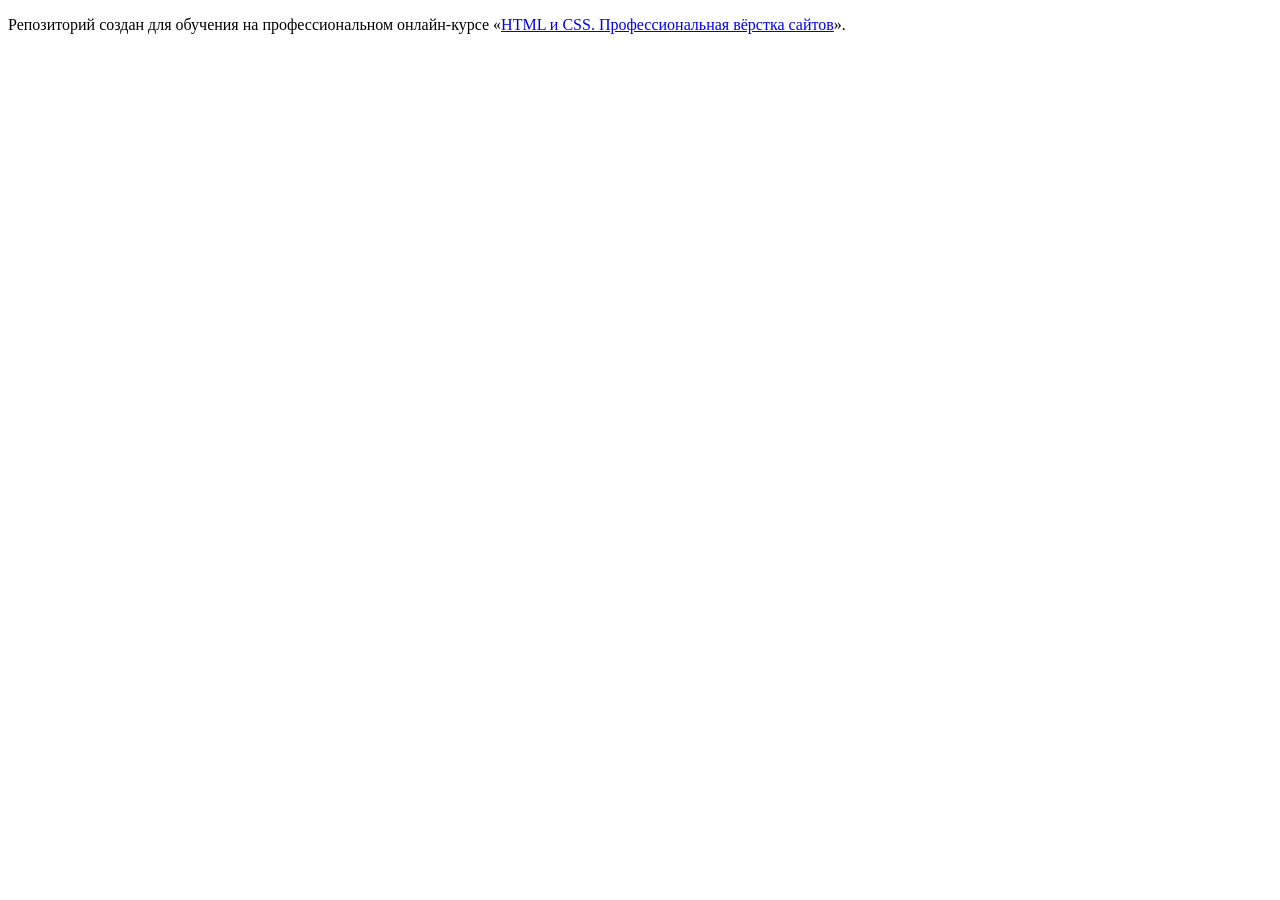
==== index.html @ a52b7242 ":hatching_chick:" ====
<!DOCTYPE html>
<html lang="ru">
  <head>
    <meta charset="utf-8">
    <title>HTML Academy: Седона</title>
  </head>
  <body>

    <p>Репозиторий создан для обучения на профессиональном онлайн‑курсе «<a href="https://htmlacademy.ru/intensive/htmlcss">HTML и CSS. Профессиональная вёрстка сайтов</a>».</p>

  </body>
</html>
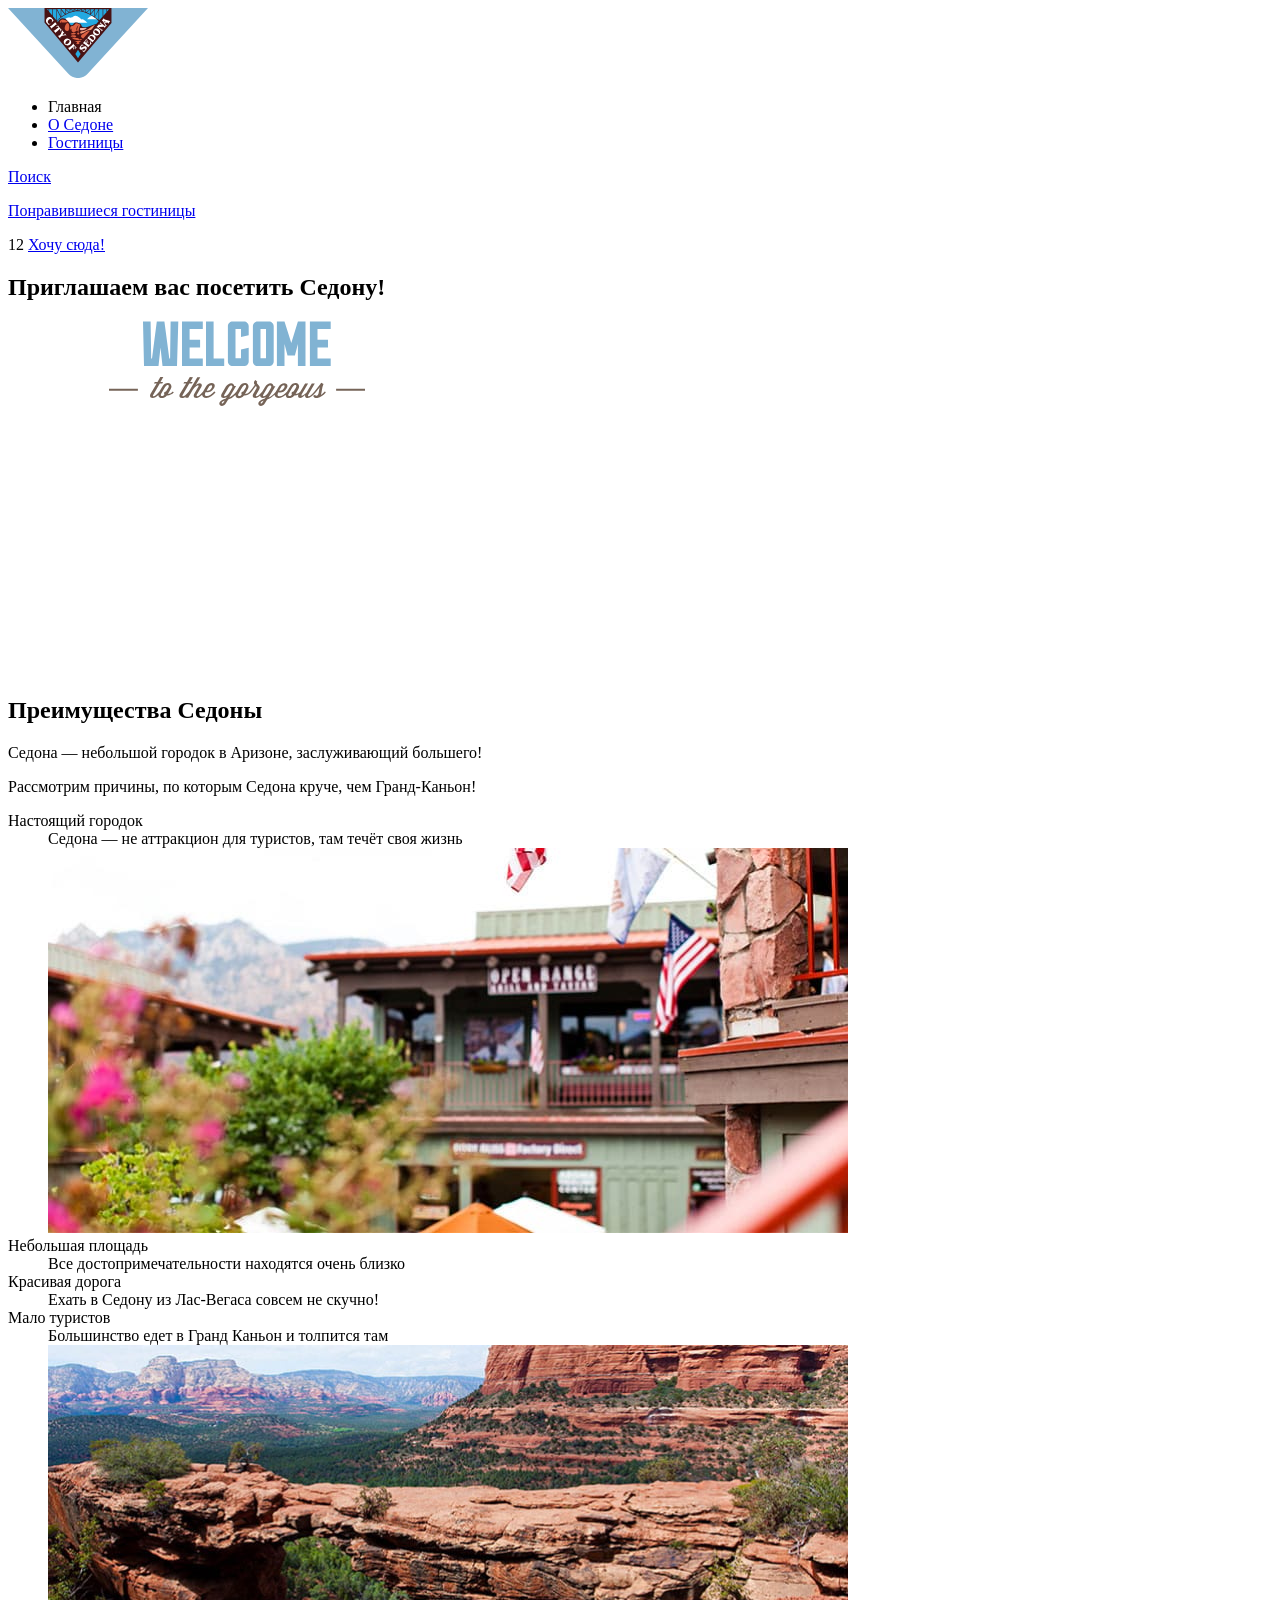
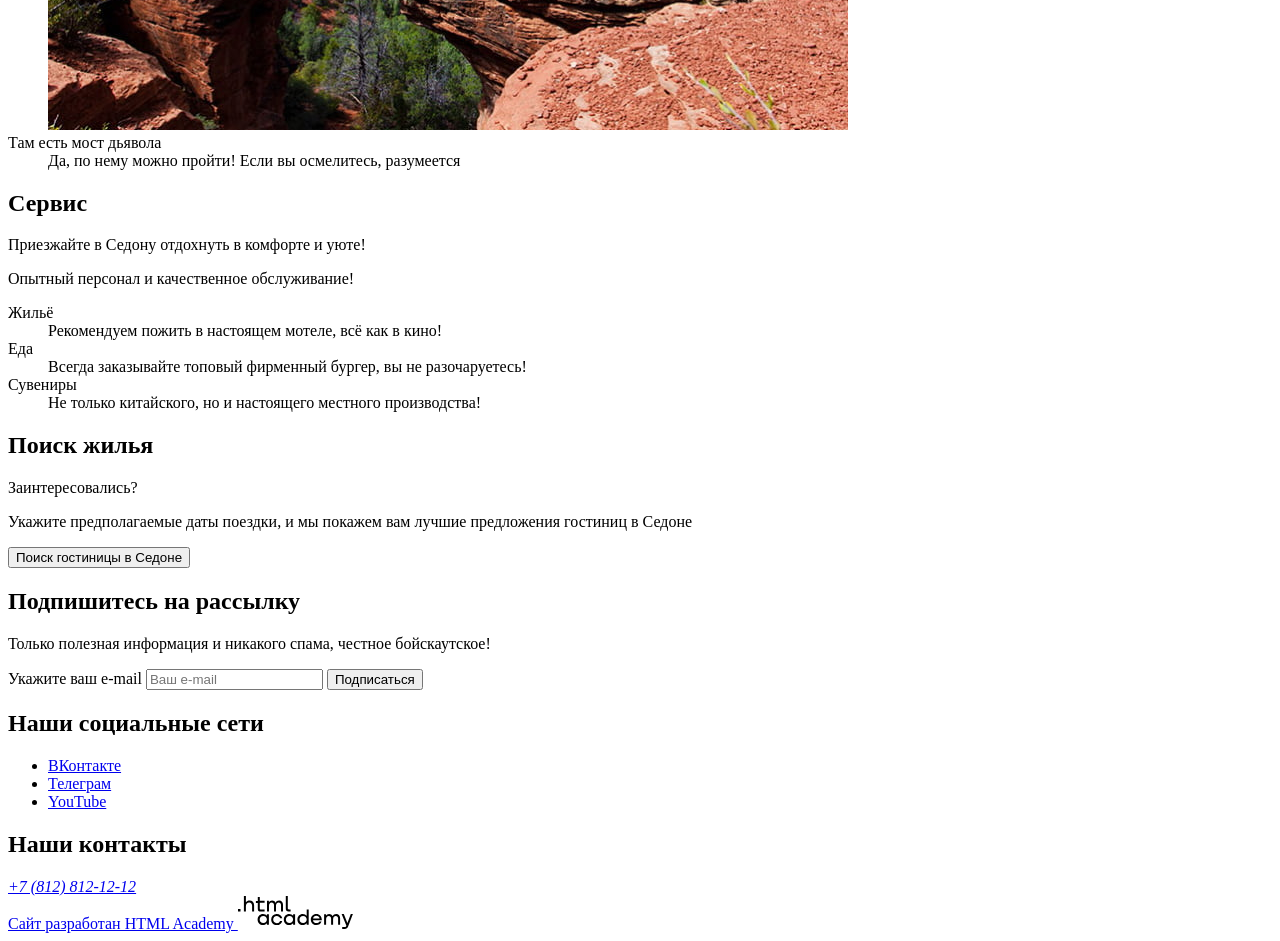
==== commit fbaac744: "Добавляет разметку всех страниц и графику" ====
--- a/index.html
+++ b/index.html
@@ -2,11 +2,215 @@
 <html lang="ru">
   <head>
     <meta charset="utf-8">
-    <title>HTML Academy: Седона</title>
+    <title>
+      HTML Academy: Седона
+    </title>
   </head>
   <body>
-
-    <p>Репозиторий создан для обучения на профессиональном онлайн‑курсе «<a href="https://htmlacademy.ru/intensive/htmlcss">HTML и CSS. Профессиональная вёрстка сайтов</a>».</p>
-
+    <header class="page-header">
+      <a class="header-logo" href="index.html" aria-current="page">
+        <img class="header-logo-image" src="images/content/sedona-logo.svg" width="140" height="70" alt="Логотип города Седона">
+      </a>
+      <nav class="navigation">
+        <ul class="navigation-list">
+          <li class="navigation-item">
+            <a class="navigation-link navigation-link-current">
+              Главная
+            </a>
+          </li>
+          <li class="navigation-item">
+            <a href="#" class="navigation-link">
+              О Седоне
+            </a>
+          </li>
+          <li class="navigation-item">
+            <a href="catalog.html" class="navigation-link">
+              Гостиницы
+            </a>
+          </li>
+        </ul>
+        <a href="#" class="navigation-link">
+          <p class="visually-hidden">
+            Поиск
+          </p>
+        </a>
+        <a href="#" class="navigation-link">
+          <p class="visually-hidden">
+            Понравившиеся гостиницы
+          </p>
+        </a>
+        <span class="hotel-number">
+          12
+        </span>
+        <a href="#" class="button">
+          Хочу сюда!
+        </a>
+      </nav>
+    </header>
+    <main class="main-index">
+      <section class="hero">
+        <h1 class="visually-hidden">
+          Приглашаем вас посетить Седону!
+        </h1>
+        <img class="hero-image" src="images/content/welcome.svg" lang="en" width="458" height="352" alt="Welcome to the gorgeous Sedona. Because the Great Canyon sucks!">
+      </section>
+      <section class="advantages">
+        <h2 class="visually-hidden">
+          Преимущества Седоны
+        </h2>
+        <p class="advantages-title">
+          Седона — небольшой городок в Аризоне, заслуживающий большего!
+        </p>
+        <p class="advantages-subtitle">
+          Рассмотрим причины, по которым Седона круче, чем Гранд-Каньон!
+        </p>
+        <dl class="advantages-list">
+          <dt class="advantages-item">
+            Настоящий городок
+          </dt>
+          <dd class="advantages-description">
+            Седона — не аттракцион для туристов, там течёт своя жизнь
+          </dd>
+          <dd>
+            <img class="advantages-image" width="800" height="385" src="images/content/sedona-street.jpg" alt="Улица Седоны">
+          </dd>
+          <dt class="advantages-item">
+            Небольшая площадь
+          </dt>
+          <dd class="advantages-description">
+            Все достопримечательности находятся очень близко
+          </dd>
+          <dt class="advantages-item">
+            Красивая дорога
+          </dt>
+          <dd class="advantages-description">
+            Ехать в Седону из Лас-Вегаса совсем не скучно!
+          </dd>
+          <dt class="advantages-item">
+            Мало туристов
+          </dt>
+          <dd class="advantages-description">
+            Большинство едет в Гранд Каньон и толпится там
+          </dd>
+          <dd>
+            <img class="advantages-image" src="images/content/devils-bridge.jpg" width="800" height="385" alt="Мост дьявола">
+          </dd>
+          <dt class="advantages-item">
+            Там есть мост дьявола
+          </dt>
+          <dd class="advantages-description">
+            Да, по нему можно пройти! Если вы осмелитесь, разумеется
+          </dd>
+        </dl>
+      </section>
+      <section class="services">
+        <h2 class="visually-hidden">
+          Сервис
+        </h2>
+        <p class="services-title">
+          Приезжайте в Седону отдохнуть в комфорте и уюте!
+        </p>
+        <p class="services-subtitle">
+          Опытный персонал и качественное обслуживание!
+        </p>
+        <dl class="services-list">
+          <dt class="services-item">
+            Жильё
+          </dt>
+          <dd class="services-description">
+            Рекомендуем пожить в настоящем мотеле, всё как в кино!
+          </dd>
+          <dt class="services-item">
+            Еда
+          </dt>
+          <dd class="services-description">
+            Всегда заказывайте топовый фирменный бургер, вы не разочаруетесь!
+          </dd>
+          <dt class="services-item">
+            Сувениры
+          </dt>
+          <dd class="services-description">
+            Не только китайского, но и настоящего местного производства!
+          </dd>
+        </dl>
+      </section>
+      <section class="apartment-search">
+        <h2 class="visually-hidden">
+          Поиск жилья
+        </h2>
+        <p class="apartment-search-title">
+          Заинтересовались?
+        </p>
+        <p class="apartment-search-subtitle">
+          Укажите предполагаемые даты поездки, и мы покажем вам лучшие предложения гостиниц в Седоне
+        </p>
+        <button type="button" class="button" data-bs-toggle="modal" data-bs-target="#myModal">
+          Поиск гостиницы в Седоне
+        </button>
+      </section>
+      <section class="subscription">
+        <h2 class="subscription-title">
+          Подпишитесь на рассылку
+        </h2>
+        <p class="subscription-subtitle">
+          Только полезная информация и никакого спама, честное бойскаутское!
+        </p>
+        <form class="subscription-form" action="https://echo.htmlacademy.ru/" method="post">
+          <label class="visually-hidden" for="user-email">
+            Укажите ваш e-mail
+          </label>
+          <input class="email-field" type="email" name="user-email" id="user-email" placeholder="Ваш e-mail" required>
+          <button class="button" type="submit">
+            Подписаться
+          </button>
+        </form>
+      </section>
+    </main>
+    <footer class="page-footer">
+    <section class="socials">
+      <h2 class="visually-hidden">
+        Наши социальные сети
+      </h2>
+      <ul class="socials-list">
+        <li class="socials-item">
+          <a href="https://vk.com/htmlacademy">
+            <span class="visually-hidden">
+              ВКонтакте
+            </span>
+          </a>
+        </li>
+        <li class="socials-item">
+          <a href="https://t.me/htmlacademy">
+            <span class="visually-hidden">
+              Телеграм
+            </span>
+          </a>
+        </li>
+        <li class="socials-item">
+          <a href="https://www.youtube.com/user/htmlacademyru">
+            <span class="visually-hidden" lang="en">
+              YouTube
+            </span>
+          </a>
+        </li>
+      </ul>
+    </section>
+    <section class="contacts">
+      <h2 class="visually-hidden">
+        Наши контакты
+      </h2>
+      <address class="contacts-address">
+        <a class="contacts-phone" href="tel:+78128121212">
+          +7 (812) 812-12-12
+        </a>
+      </address>
+    </section>
+    <a class="developer-link" href="https://htmlacademy.ru/intensive/htmlcss">
+      <span class="visually-hidden">
+        Сайт разработан HTML Academy
+      </span>
+      <img class="html-academy-logo" src="images/content/html-academy-logo.svg" width="115" height="33" alt="Логотип разработчика">
+    </a>
+    </footer>
   </body>
 </html>
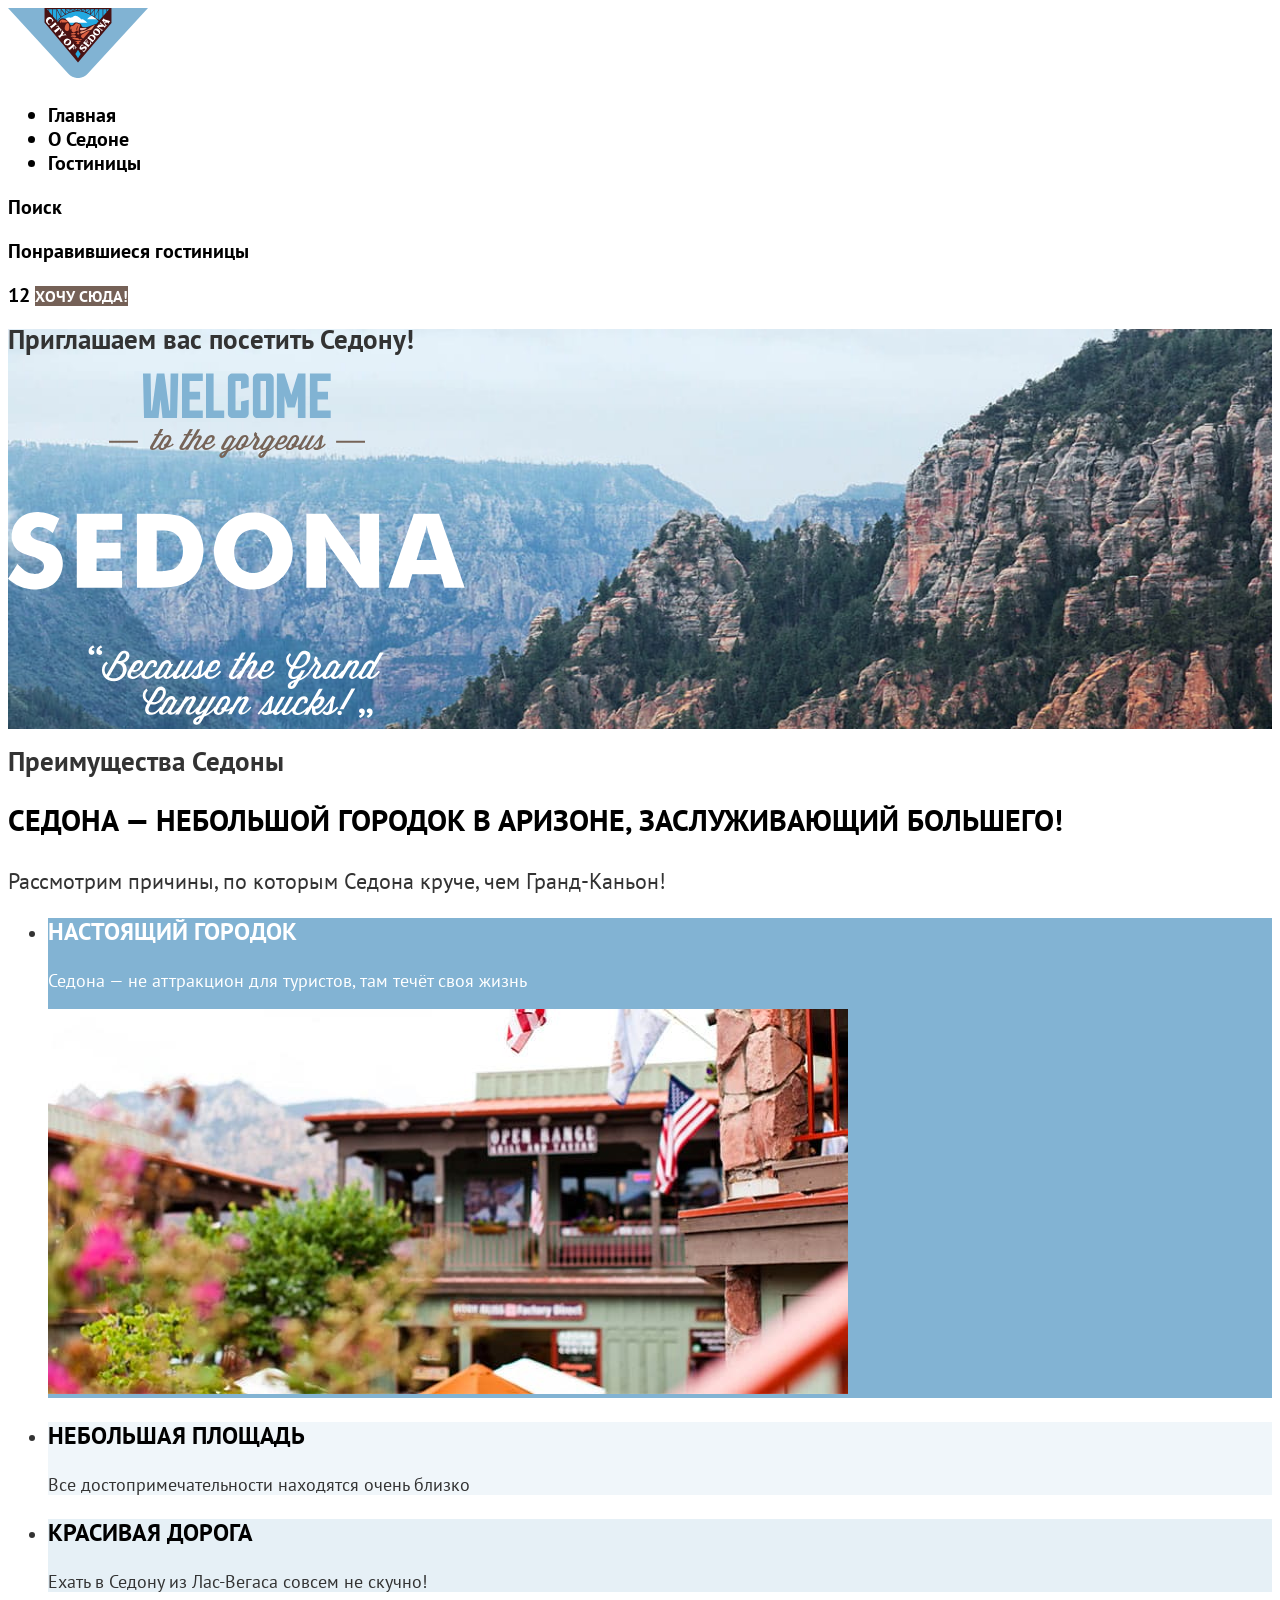
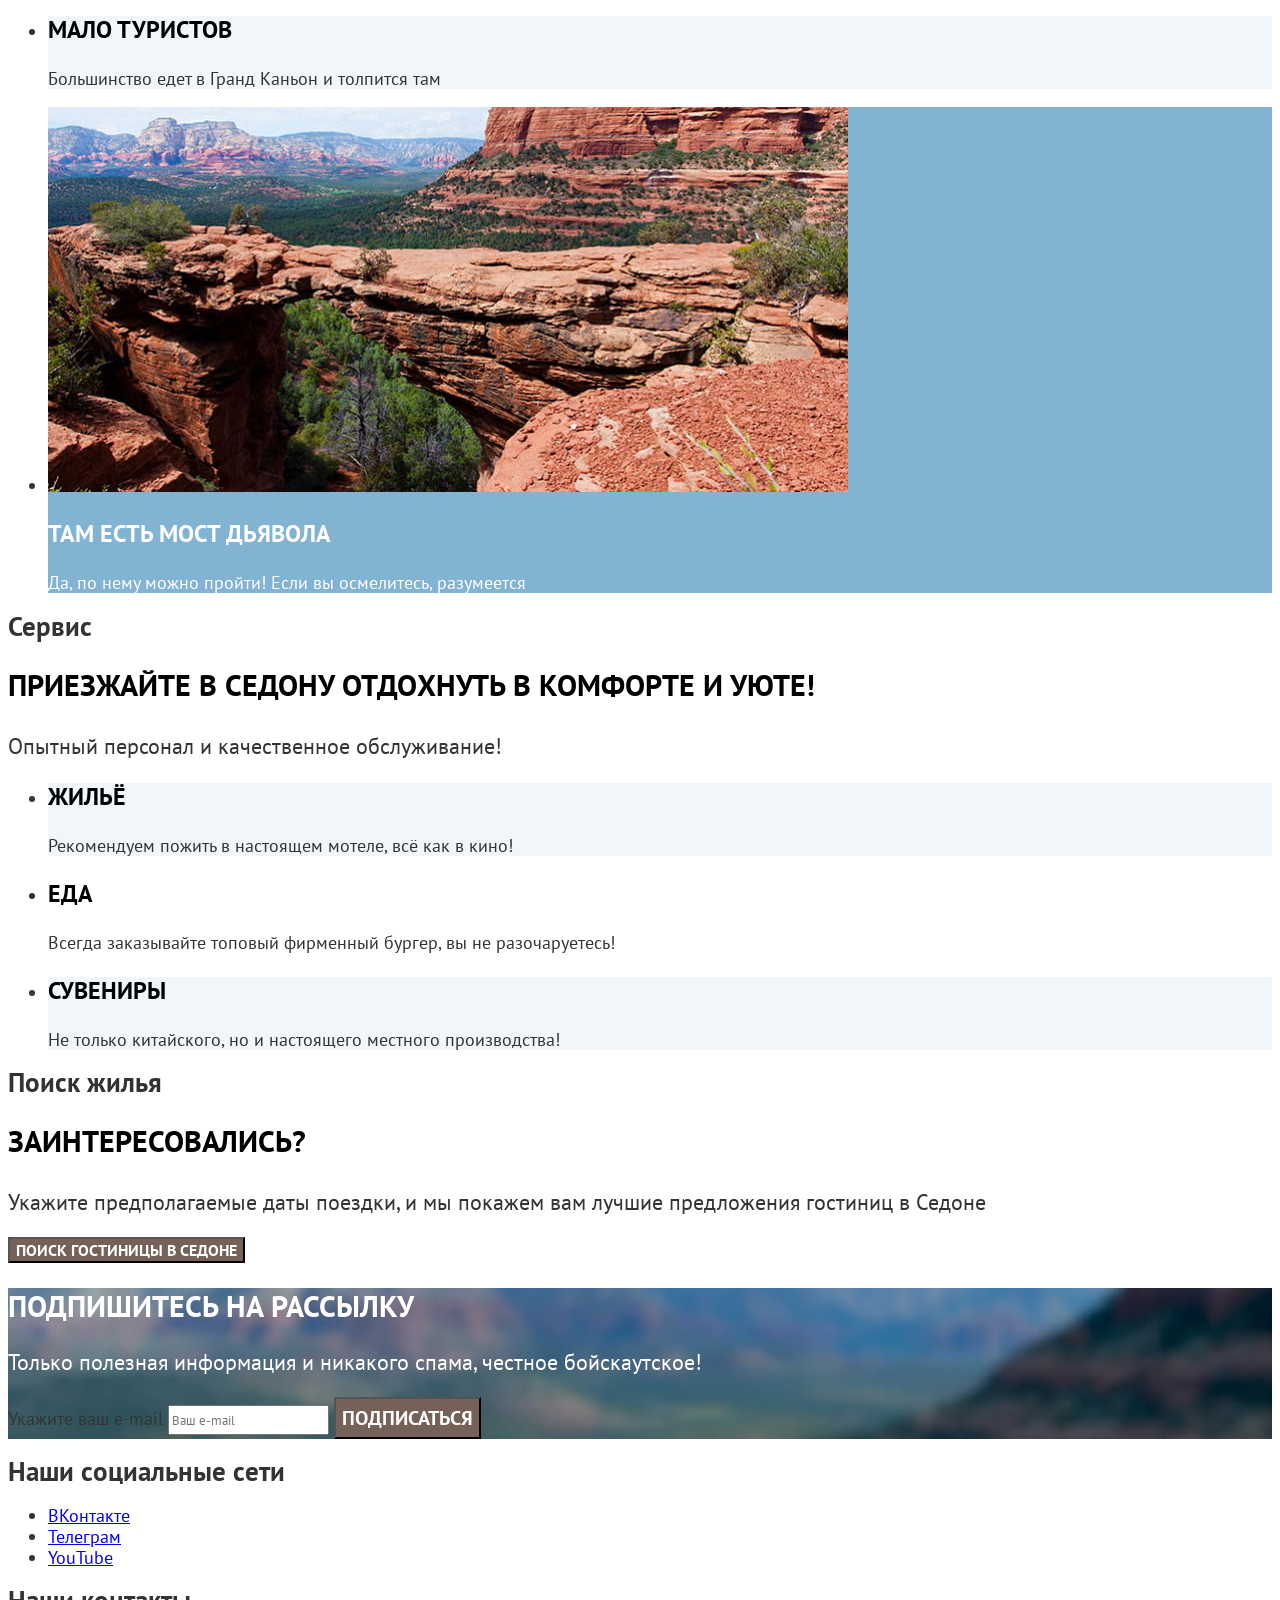
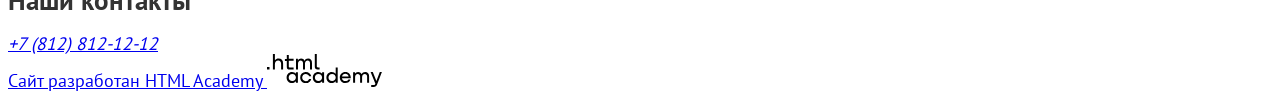
==== commit eb78f14d: "Исправляет разметку, добавляет базовую стилизацию" ====
--- a/index.html
+++ b/index.html
@@ -5,6 +5,7 @@
     <title>
       HTML Academy: Седона
     </title>
+    <link rel="stylesheet" href="styles/styles.css">
   </head>
   <body>
     <header class="page-header">
@@ -14,7 +15,7 @@
       <nav class="navigation">
         <ul class="navigation-list">
           <li class="navigation-item">
-            <a class="navigation-link navigation-link-current">
+            <a class="navigation-link navigation-link-current" href="index.html">
               Главная
             </a>
           </li>
@@ -64,44 +65,50 @@
         <p class="advantages-subtitle">
           Рассмотрим причины, по которым Седона круче, чем Гранд-Каньон!
         </p>
-        <dl class="advantages-list">
-          <dt class="advantages-item">
-            Настоящий городок
-          </dt>
-          <dd class="advantages-description">
-            Седона — не аттракцион для туристов, там течёт своя жизнь
-          </dd>
-          <dd>
+        <ul class="advantages-list">
+          <li class="advantages-item">
+            <h3 class="advantages-item-title color-second">
+              Настоящий городок
+            </h3>
+            <p class="advantages-description color-second">
+              Седона — не аттракцион для туристов, там течёт своя жизнь
+            </p>
             <img class="advantages-image" width="800" height="385" src="images/content/sedona-street.jpg" alt="Улица Седоны">
-          </dd>
-          <dt class="advantages-item">
-            Небольшая площадь
-          </dt>
-          <dd class="advantages-description">
-            Все достопримечательности находятся очень близко
-          </dd>
-          <dt class="advantages-item">
-            Красивая дорога
-          </dt>
-          <dd class="advantages-description">
-            Ехать в Седону из Лас-Вегаса совсем не скучно!
-          </dd>
-          <dt class="advantages-item">
-            Мало туристов
-          </dt>
-          <dd class="advantages-description">
-            Большинство едет в Гранд Каньон и толпится там
-          </dd>
-          <dd>
+          </li>
+          <li class="advantages-item">
+            <h3 class="advantages-item-title">
+              Небольшая площадь
+            </h3>
+            <p class="advantages-description">
+              Все достопримечательности находятся очень близко
+            </p>
+          </li>
+          <li class="advantages-item">
+            <h3 class="advantages-item-title">
+              Красивая дорога
+            </h3>
+            <p class="advantages-description">
+              Ехать в Седону из Лас-Вегаса совсем не скучно!
+            </p>
+          </li>
+          <li class="advantages-item">
+            <h3 class="advantages-item-title">
+              Мало туристов
+            </h3>
+            <p class="advantages-description">
+              Большинство едет в Гранд Каньон и толпится там
+            </p>
+          </li>
+          <li class="advantages-item">
             <img class="advantages-image" src="images/content/devils-bridge.jpg" width="800" height="385" alt="Мост дьявола">
-          </dd>
-          <dt class="advantages-item">
-            Там есть мост дьявола
-          </dt>
-          <dd class="advantages-description">
-            Да, по нему можно пройти! Если вы осмелитесь, разумеется
-          </dd>
-        </dl>
+            <h3 class="advantages-item-title color-second">
+              Там есть мост дьявола
+            </h3>
+            <p class="advantages-description color-second">
+              Да, по нему можно пройти! Если вы осмелитесь, разумеется
+            </p>
+          </li>
+        </ul>
       </section>
       <section class="services">
         <h2 class="visually-hidden">
@@ -113,26 +120,32 @@
         <p class="services-subtitle">
           Опытный персонал и качественное обслуживание!
         </p>
-        <dl class="services-list">
-          <dt class="services-item">
-            Жильё
-          </dt>
-          <dd class="services-description">
-            Рекомендуем пожить в настоящем мотеле, всё как в кино!
-          </dd>
-          <dt class="services-item">
-            Еда
-          </dt>
-          <dd class="services-description">
-            Всегда заказывайте топовый фирменный бургер, вы не разочаруетесь!
-          </dd>
-          <dt class="services-item">
-            Сувениры
-          </dt>
-          <dd class="services-description">
-            Не только китайского, но и настоящего местного производства!
-          </dd>
-        </dl>
+        <ul class="services-list">
+          <li class="services-item">
+            <h3 class="services-item-title">
+              Жильё
+            </h3>
+            <p class="services-description">
+              Рекомендуем пожить в настоящем мотеле, всё как в кино!
+            </p>
+          </li>
+          <li class="services-item">
+            <h3 class="services-item-title">
+              Еда
+            </h3>
+            <p class="services-description">
+              Всегда заказывайте топовый фирменный бургер, вы не разочаруетесь!
+            </p>
+          </li>
+          <li class="services-item">
+            <h3 class="services-item-title">
+              Сувениры
+            </h3>
+            <p class="services-description">
+              Не только китайского, но и настоящего местного производства!
+            </p>
+          </li>
+        </ul>
       </section>
       <section class="apartment-search">
         <h2 class="visually-hidden">
@@ -144,15 +157,15 @@
         <p class="apartment-search-subtitle">
           Укажите предполагаемые даты поездки, и мы покажем вам лучшие предложения гостиниц в Седоне
         </p>
-        <button type="button" class="button" data-bs-toggle="modal" data-bs-target="#myModal">
+        <button type="button search-button" class="button">
           Поиск гостиницы в Седоне
         </button>
       </section>
       <section class="subscription">
-        <h2 class="subscription-title">
+        <h2 class="subscription-title color-second">
           Подпишитесь на рассылку
         </h2>
-        <p class="subscription-subtitle">
+        <p class="subscription-subtitle color-second">
           Только полезная информация и никакого спама, честное бойскаутское!
         </p>
         <form class="subscription-form" action="https://echo.htmlacademy.ru/" method="post">
@@ -160,14 +173,13 @@
             Укажите ваш e-mail
           </label>
           <input class="email-field" type="email" name="user-email" id="user-email" placeholder="Ваш e-mail" required>
-          <button class="button" type="submit">
+          <button class="button subscription-button" type="submit">
             Подписаться
           </button>
         </form>
       </section>
     </main>
     <footer class="page-footer">
-    <section class="socials">
       <h2 class="visually-hidden">
         Наши социальные сети
       </h2>
@@ -194,8 +206,6 @@
           </a>
         </li>
       </ul>
-    </section>
-    <section class="contacts">
       <h2 class="visually-hidden">
         Наши контакты
       </h2>
@@ -204,13 +214,12 @@
           +7 (812) 812-12-12
         </a>
       </address>
-    </section>
-    <a class="developer-link" href="https://htmlacademy.ru/intensive/htmlcss">
-      <span class="visually-hidden">
-        Сайт разработан HTML Academy
-      </span>
-      <img class="html-academy-logo" src="images/content/html-academy-logo.svg" width="115" height="33" alt="Логотип разработчика">
-    </a>
+      <a class="developer-link" href="https://htmlacademy.ru/intensive/htmlcss">
+        <span class="visually-hidden">
+          Сайт разработан HTML Academy
+        </span>
+        <img class="html-academy-logo" src="images/content/html-academy-logo.svg" width="115" height="33" alt="Логотип разработчика">
+      </a>
     </footer>
   </body>
 </html>
--- a/styles/styles.css
+++ b/styles/styles.css
@@ -0,0 +1,162 @@
+@font-face {
+  font-family: "PT Sans";
+  font-style: normal;
+  font-weight: 400;
+  src: url(../fonts/ptsans-400.woff2) format("woff2");
+  font-display: swap;
+}
+
+@font-face {
+  font-family: "PT Sans";
+  font-style: normal;
+  font-weight: 700;
+  src: url(../fonts/ptsans-700.woff2) format("woff2");
+  font-display: swap;
+}
+
+body {
+  font-family: "PT Sans", "Arial", sans-serif;
+  font-size: 18px;
+  line-height: 21px;
+  font-weight: 400;
+  color: #333333;
+  background-color: #ffffff;
+}
+
+.page-header {
+  font-size: 20px;
+  line-height: 24px;
+  font-weight: 700;
+  color: #000000;
+}
+
+.navigation-link {
+  color: inherit;
+  text-decoration: none;
+}
+
+.button {
+  font-family: inherit;
+  font-size: 16px;
+  line-height: 20px;
+  font-weight: 700;
+  color: #ffffff;
+  background-color: #756157;
+  text-decoration: none;
+  text-transform: uppercase;
+}
+
+.favourite {
+  background-color: #7db54f;
+}
+
+.add-to-favourite {
+  background-color: #81B3D3;
+}
+
+.hero {
+  background-color: #8db7cf;
+  background-image: url("../images/background/hero-background.jpg"), url("../images/background/divider.svg");
+  background-position: center top, center bottom;
+  background-size: cover, 100% auto;
+  background-repeat: no-repeat, no-repeat;
+}
+
+.advantages-item {
+  background-color: #f0f6fa;
+}
+
+.advantages-item:first-child,
+.advantages-item:last-child {
+  background-color: #82b3d3;
+}
+
+.advantages-item:nth-child(3) {
+  background-color: #e6f0f6;
+}
+
+.services-item:first-child,
+.services-item:last-child {
+  background-color: #f0f6fa;
+}
+
+.subscription {
+  background-color: #81B3D3;
+  background-image: url(../images/background/subscribe-background.jpg);
+  background-position: center center;
+  background-size: cover;
+  background-repeat: no-repeat;
+}
+
+.search-wrapper {
+  background-color: #81B3D3;
+  background-image: url(../images/background/catalog-background.jpg);
+  background-position: center center;
+  background-size: cover;
+  background-repeat: no-repeat;
+}
+
+.advantages-title,
+.services-title,
+.apartment-search-title,
+.subscription-title,
+.search-results-title {
+  font-size: 30px;
+  line-height: 36px;
+  font-weight: 700;
+  color: #000000;
+  text-transform: uppercase;
+}
+
+.advantages-subtitle,
+.services-subtitle,
+.apartment-search-subtitle,
+.subscription-subtitle {
+  font-size: 22px;
+  line-height: 26px;
+}
+
+.advantages-item-title,
+.services-item-title {
+  font-size: 24px;
+  line-height: 28px;
+  font-weight: 700;
+  color: #000000;
+  text-transform: uppercase;
+}
+
+.search-button,
+.subscription-button {
+  font-size: 20px;
+  line-height: 36px;
+}
+
+.email-field,
+.price {
+  font-family: inherit;
+  line-height: 24px;
+}
+
+.sort-order {
+  font-family: inherit;
+}
+
+.color-second {
+  color: #ffffff;
+}
+
+.pagination-link {
+  color: #ffffff;
+  background-color: #82b3d3;
+  text-decoration: none;
+}
+
+.housing-card-link {
+  color: #000000;
+  text-decoration: none;
+}
+
+.pagination-current {
+  color: #000000;
+  background-color: #f2f2f2;
+}
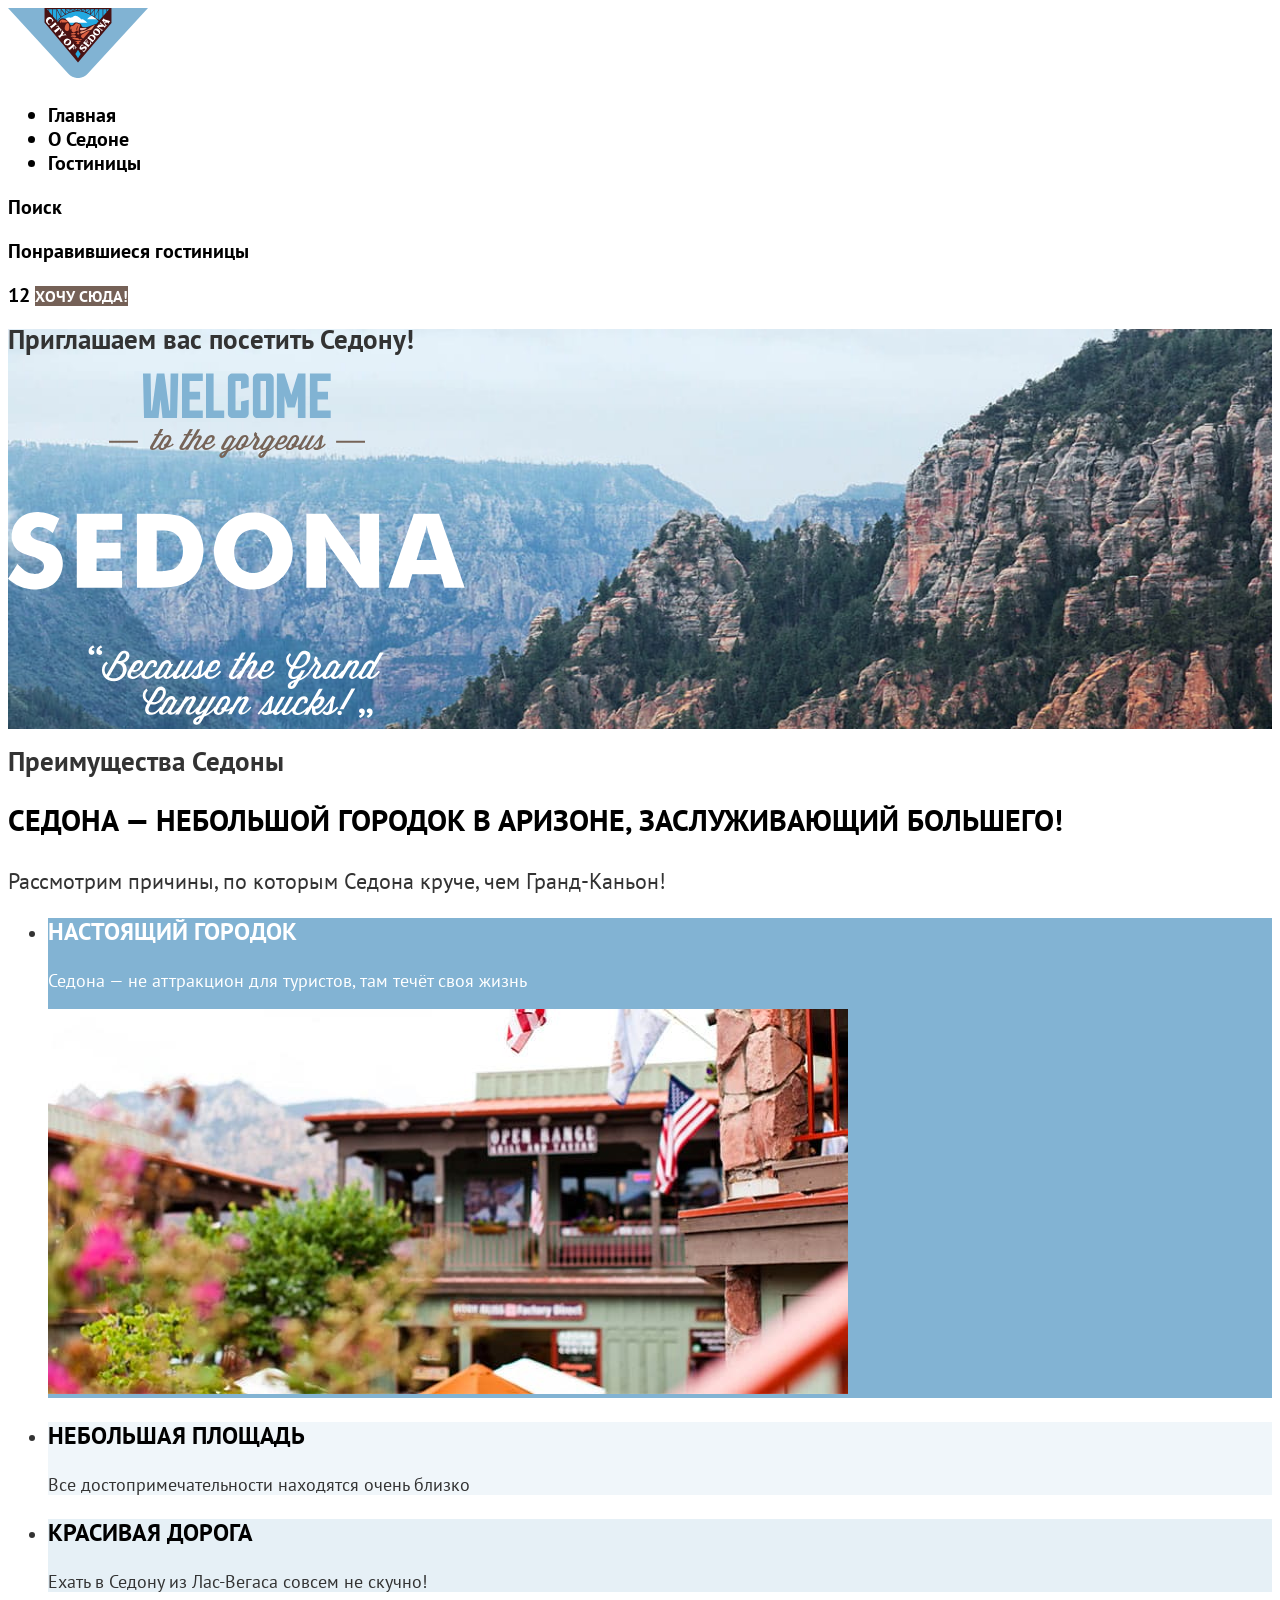
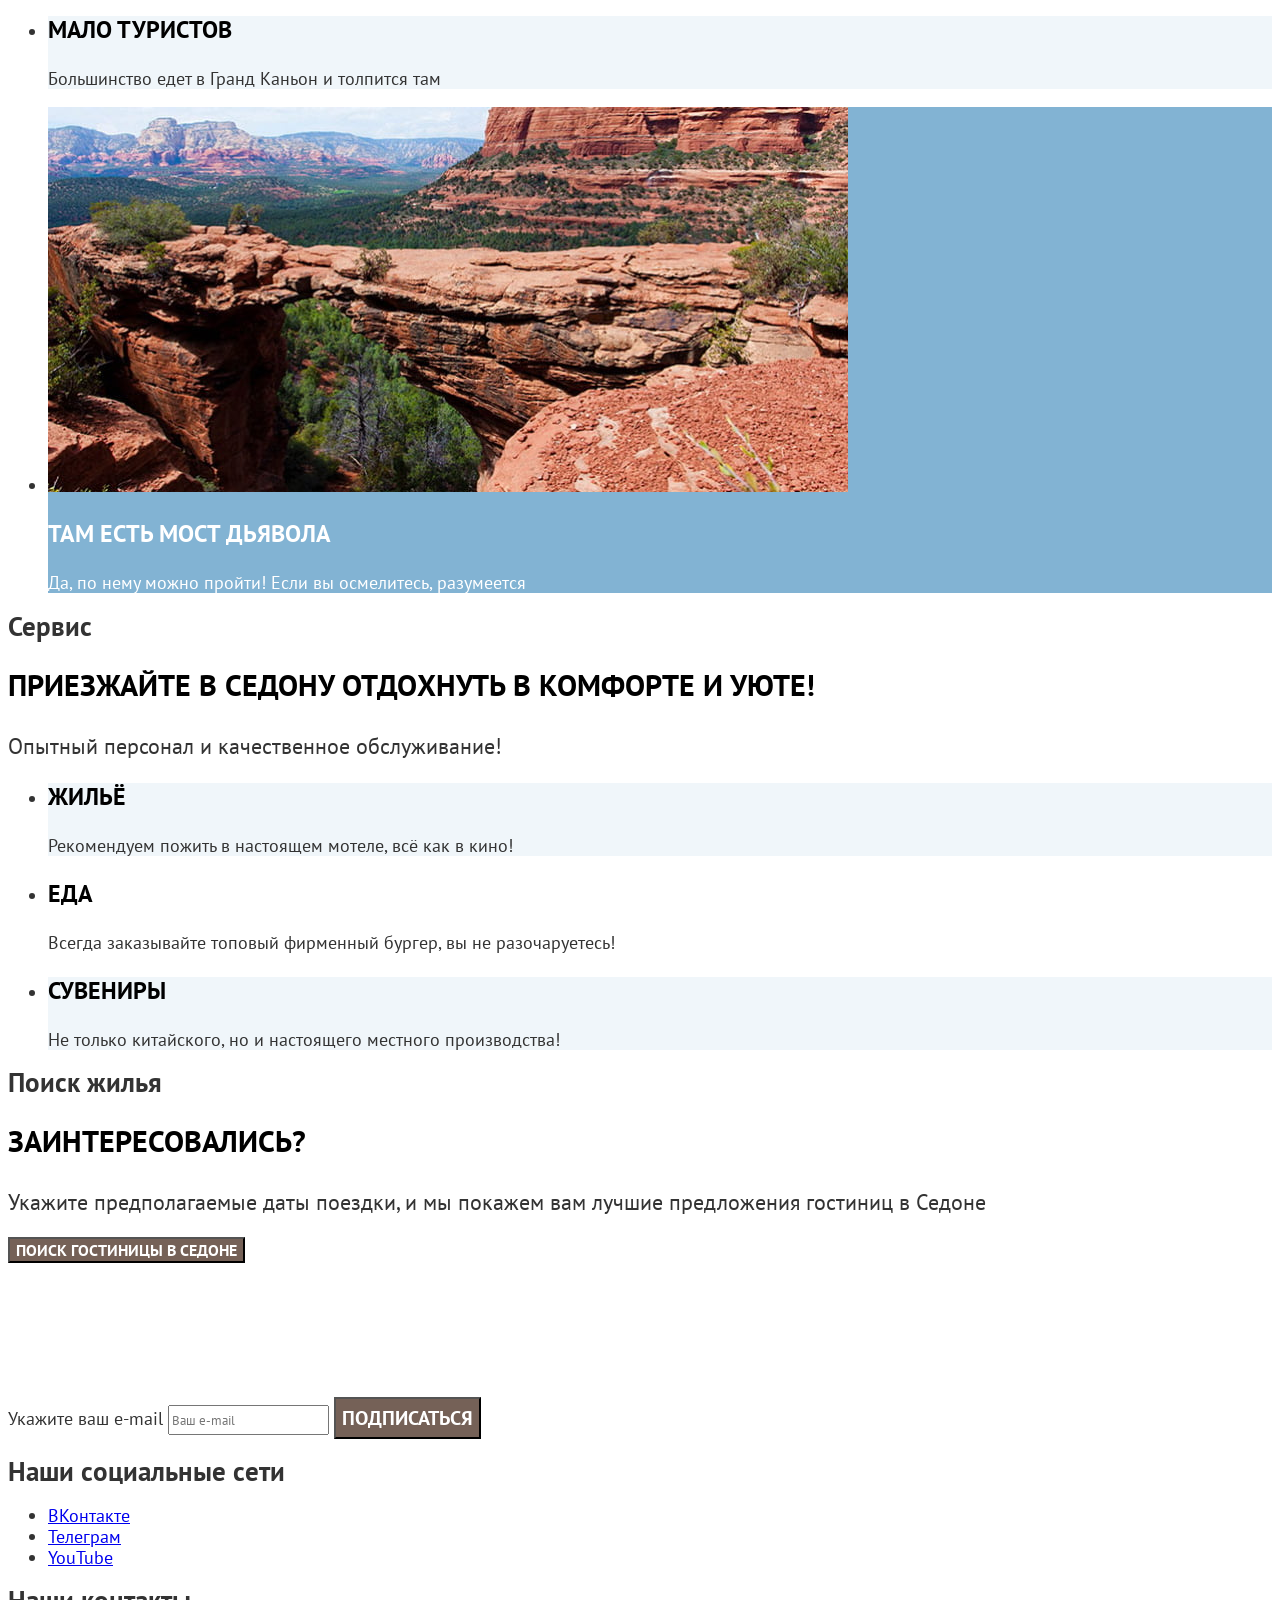
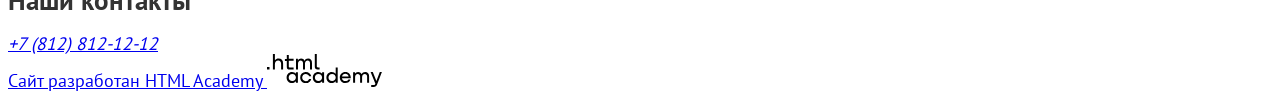
==== commit 8060fff5: "Заканчивает базовую стилизацию" ====
--- a/index.html
+++ b/index.html
@@ -66,7 +66,7 @@
           Рассмотрим причины, по которым Седона круче, чем Гранд-Каньон!
         </p>
         <ul class="advantages-list">
-          <li class="advantages-item">
+          <li class="advantages-item advantage-with-image">
             <h3 class="advantages-item-title color-second">
               Настоящий городок
             </h3>
@@ -83,7 +83,7 @@
               Все достопримечательности находятся очень близко
             </p>
           </li>
-          <li class="advantages-item">
+          <li class="advantages-item advantages-odd">
             <h3 class="advantages-item-title">
               Красивая дорога
             </h3>
@@ -99,7 +99,7 @@
               Большинство едет в Гранд Каньон и толпится там
             </p>
           </li>
-          <li class="advantages-item">
+          <li class="advantages-item advantage-with-image">
             <img class="advantages-image" src="images/content/devils-bridge.jpg" width="800" height="385" alt="Мост дьявола">
             <h3 class="advantages-item-title color-second">
               Там есть мост дьявола
@@ -161,7 +161,7 @@
           Поиск гостиницы в Седоне
         </button>
       </section>
-      <section class="subscription">
+      <section class="subscription-index">
         <h2 class="subscription-title color-second">
           Подпишитесь на рассылку
         </h2>
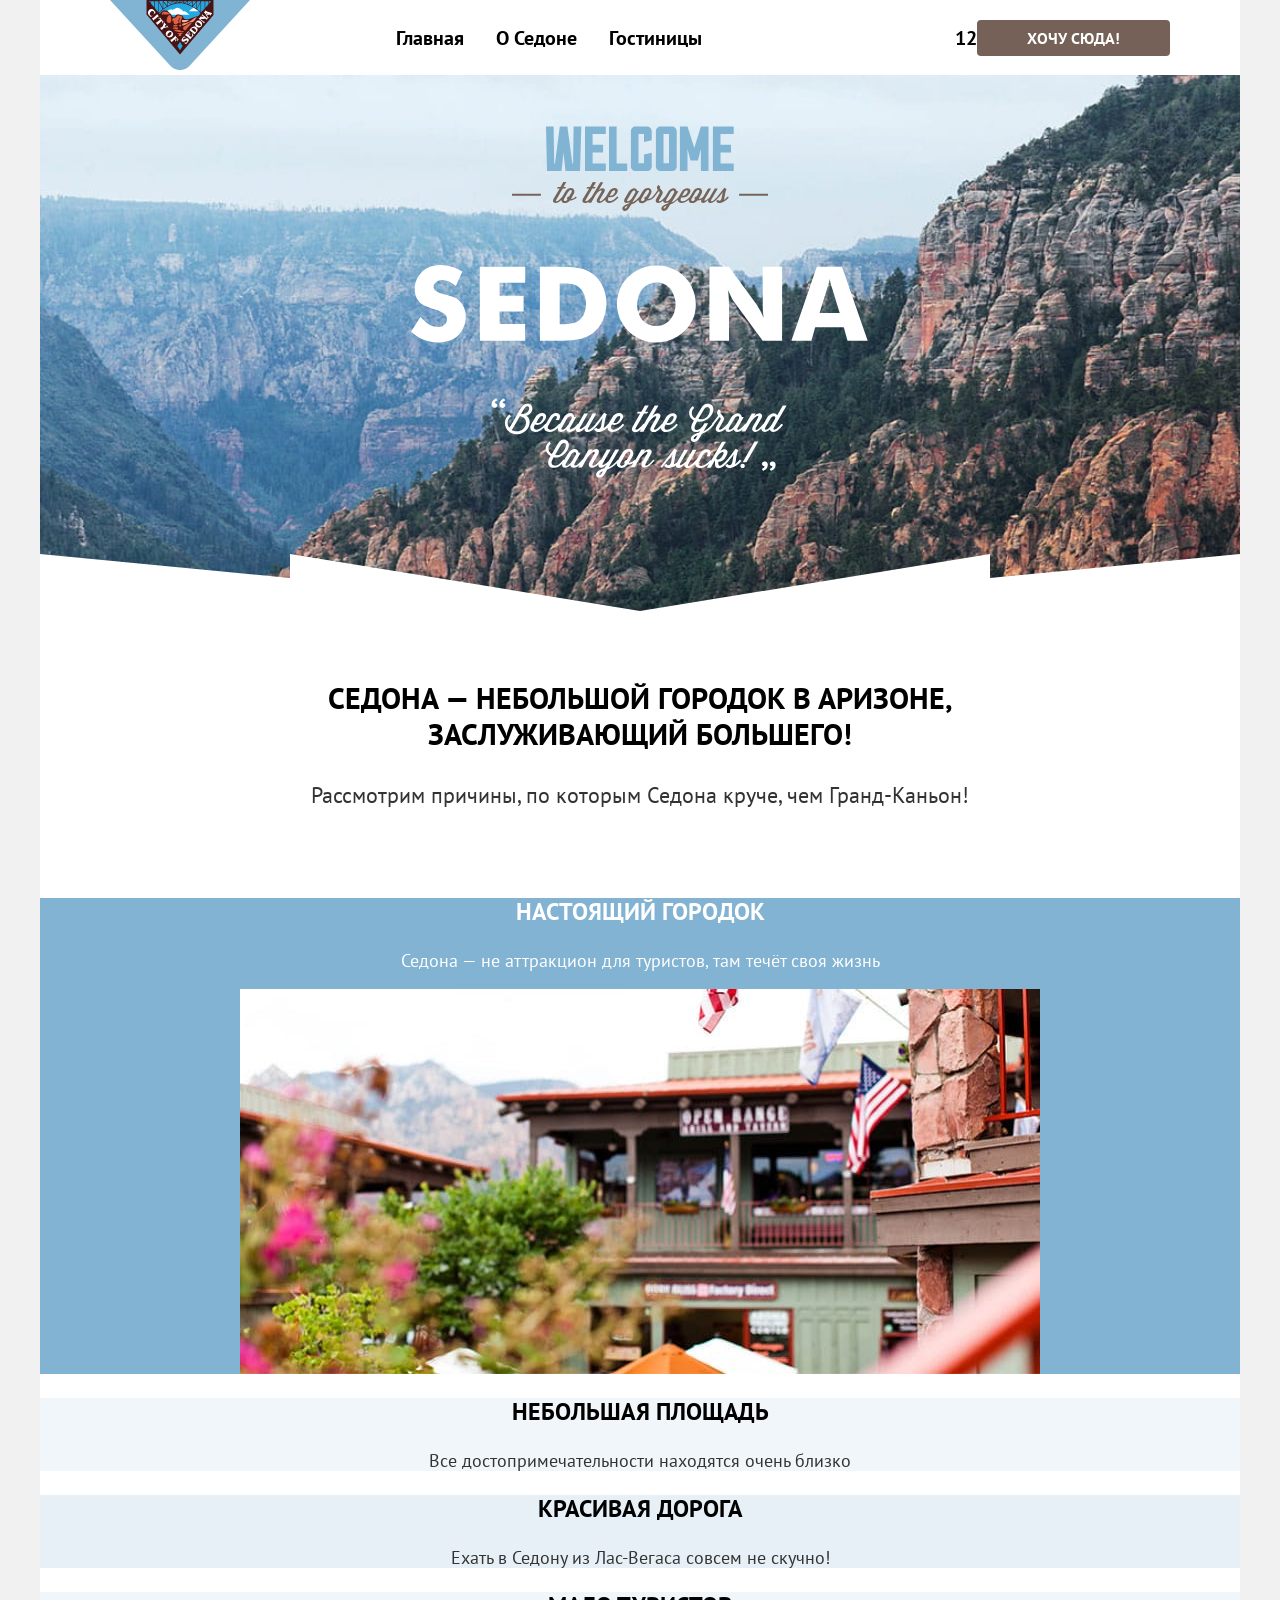
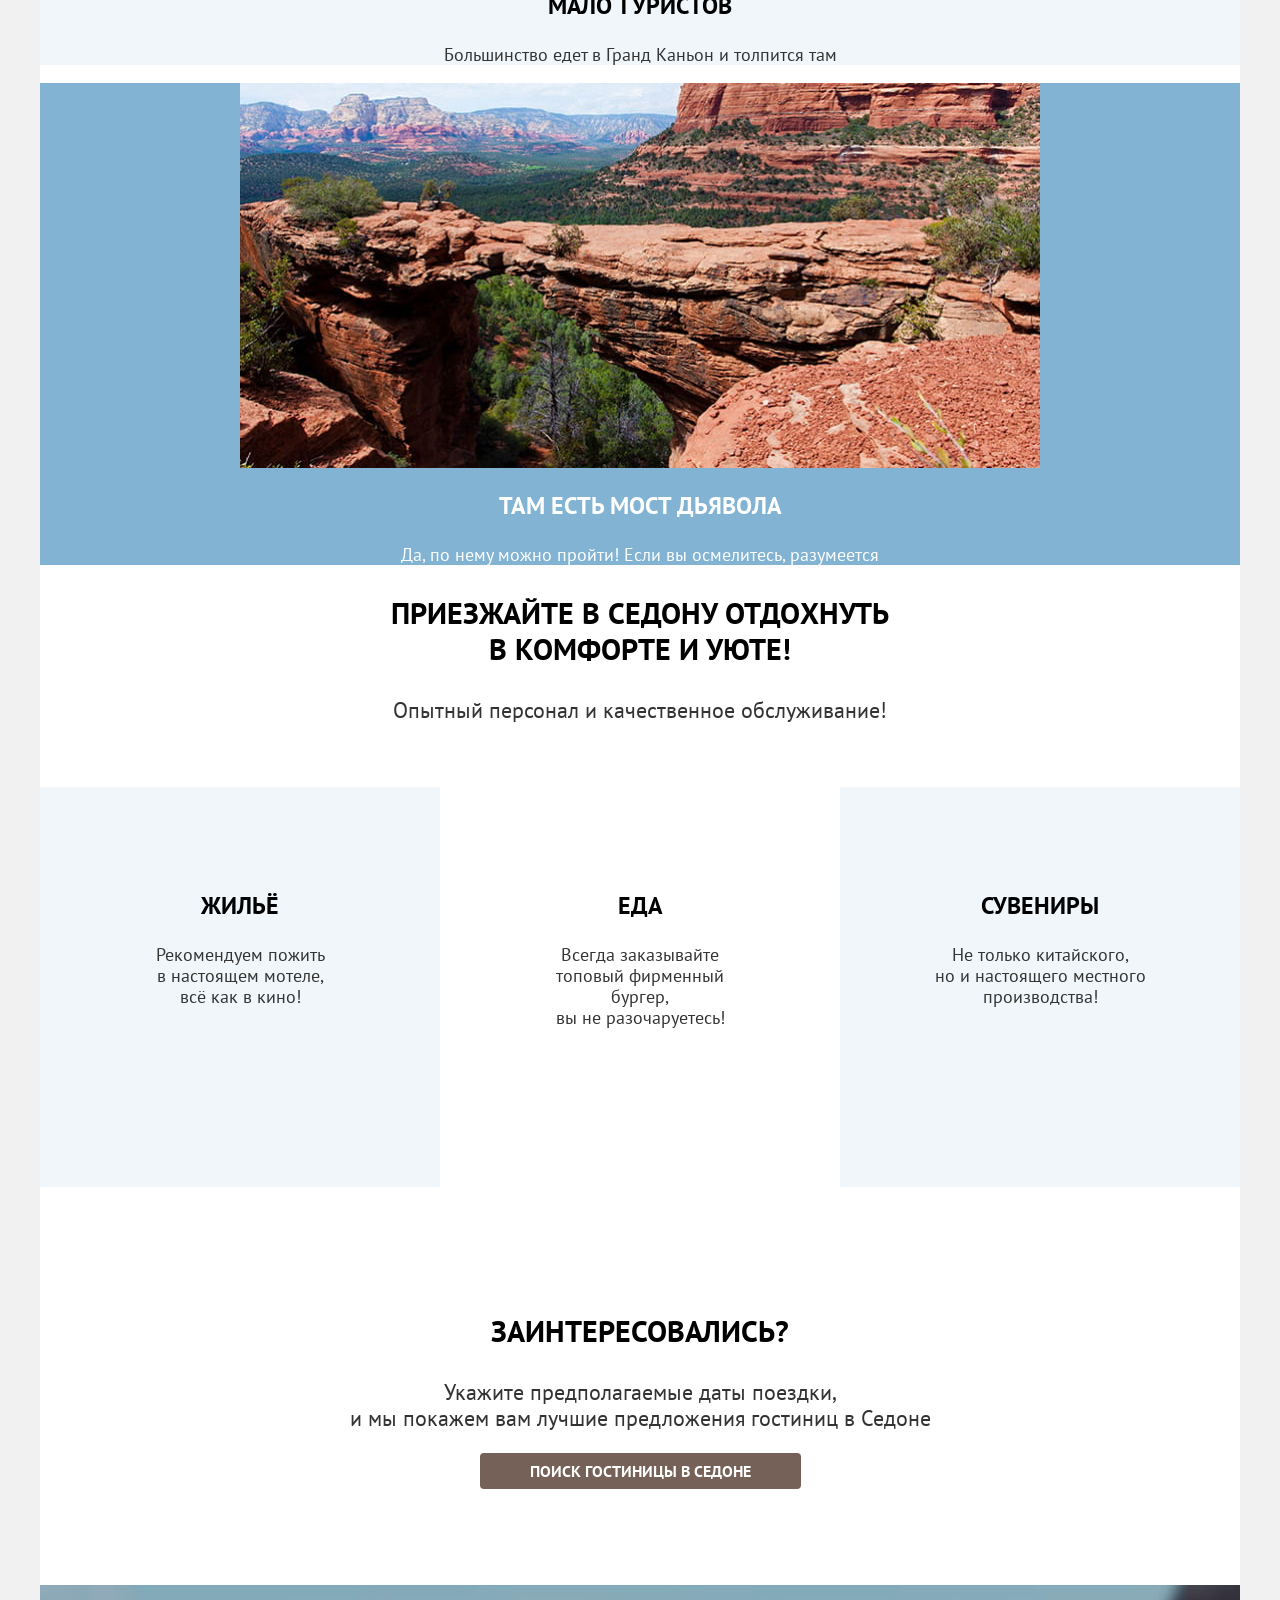
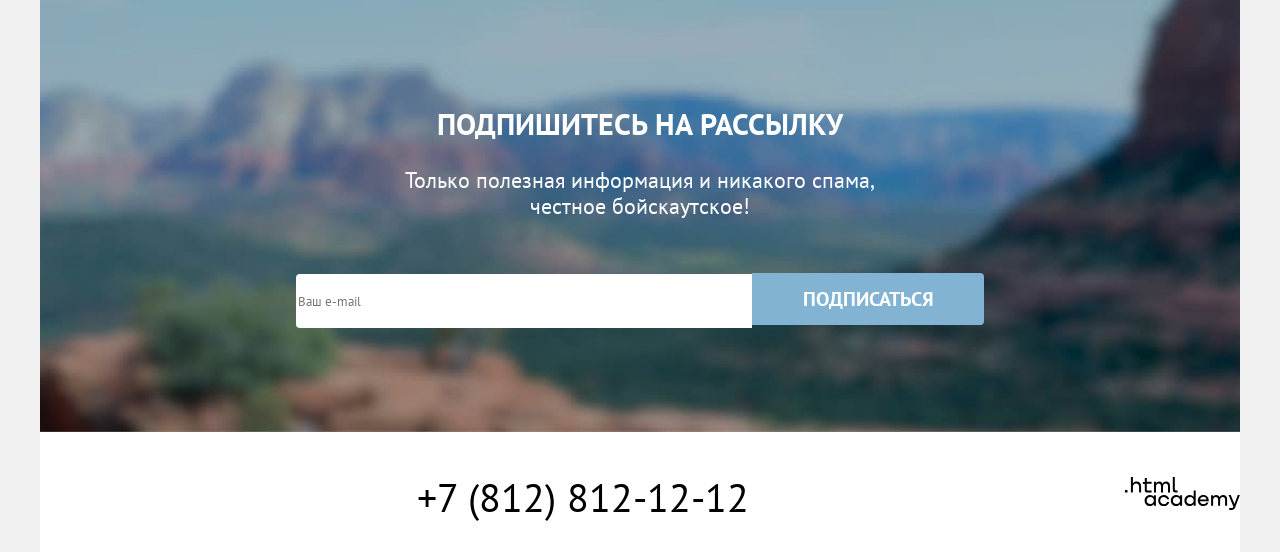
==== commit 1b68c5c3: "Начинает работать с сетками страниц" ====
--- a/index.html
+++ b/index.html
@@ -8,218 +8,220 @@
     <link rel="stylesheet" href="styles/styles.css">
   </head>
   <body>
-    <header class="page-header">
-      <a class="header-logo" href="index.html" aria-current="page">
-        <img class="header-logo-image" src="images/content/sedona-logo.svg" width="140" height="70" alt="Логотип города Седона">
-      </a>
-      <nav class="navigation">
-        <ul class="navigation-list">
-          <li class="navigation-item">
-            <a class="navigation-link navigation-link-current" href="index.html">
-              Главная
+    <div class="page-container">
+      <header class="page-header">
+        <a class="header-logo" href="index.html" aria-current="page">
+          <img class="header-logo-image" src="images/content/sedona-logo.svg" width="140" height="70" alt="Логотип города Седона">
+        </a>
+        <nav class="navigation">
+          <ul class="navigation-list">
+            <li class="navigation-item">
+              <a class="navigation-link navigation-link-current" href="index.html">
+                Главная
+              </a>
+            </li>
+            <li class="navigation-item">
+              <a href="#" class="navigation-link">
+                О Седоне
+              </a>
+            </li>
+            <li class="navigation-item">
+              <a href="catalog.html" class="navigation-link">
+                Гостиницы
+              </a>
+            </li>
+          </ul>
+          <a href="#" class="navigation-link">
+            <p class="visually-hidden">
+              Поиск
+            </p>
+          </a>
+          <a href="#" class="navigation-link">
+            <p class="visually-hidden">
+              Понравившиеся гостиницы
+            </p>
+          </a>
+          <span class="hotel-number">
+            12
+          </span>
+          <a href="#" class="button">
+              Хочу сюда!
+          </a>
+        </nav>
+      </header>
+      <main class="main-container main-index">
+        <section class="hero">
+          <h1 class="visually-hidden">
+            Приглашаем вас посетить Седону!
+          </h1>
+          <img class="hero-image" src="images/content/welcome.svg" lang="en" width="458" height="352" alt="Welcome to the gorgeous Sedona. Because the Great Canyon sucks!">
+        </section>
+        <section class="advantages">
+          <h2 class="visually-hidden">
+            Преимущества Седоны
+          </h2>
+          <p class="advantages-title">
+            Седона — небольшой городок в Аризоне, <br>заслуживающий большего!
+          </p>
+          <p class="advantages-subtitle">
+            Рассмотрим причины, по которым Седона круче, чем Гранд-Каньон!
+          </p>
+          <ul class="advantages-list">
+            <li class="advantages-item advantage-with-image">
+              <h3 class="advantages-item-title color-second">
+                Настоящий городок
+              </h3>
+              <p class="advantages-description color-second">
+                Седона — не аттракцион для туристов, там течёт своя жизнь
+              </p>
+              <img class="advantages-image" width="800" height="385" src="images/content/sedona-street.jpg" alt="Улица Седоны">
+            </li>
+            <li class="advantages-item">
+              <h3 class="advantages-item-title">
+                Небольшая площадь
+              </h3>
+              <p class="advantages-description">
+                Все достопримечательности находятся очень близко
+              </p>
+            </li>
+            <li class="advantages-item advantages-odd">
+              <h3 class="advantages-item-title">
+                Красивая дорога
+              </h3>
+              <p class="advantages-description">
+                Ехать в Седону из Лас-Вегаса совсем не скучно!
+              </p>
+            </li>
+            <li class="advantages-item">
+              <h3 class="advantages-item-title">
+                Мало туристов
+              </h3>
+              <p class="advantages-description">
+                Большинство едет в Гранд Каньон и толпится там
+              </p>
+            </li>
+            <li class="advantages-item advantage-with-image">
+              <img class="advantages-image" src="images/content/devils-bridge.jpg" width="800" height="385" alt="Мост дьявола">
+              <h3 class="advantages-item-title color-second">
+                Там есть мост дьявола
+              </h3>
+              <p class="advantages-description color-second">
+                Да, по нему можно пройти! Если вы осмелитесь, разумеется
+              </p>
+            </li>
+          </ul>
+        </section>
+        <section class="services">
+          <h2 class="visually-hidden">
+            Сервис
+          </h2>
+          <p class="services-title">
+            Приезжайте в Седону отдохнуть <br>в комфорте и уюте!
+          </p>
+          <p class="services-subtitle">
+            Опытный персонал и качественное обслуживание!
+          </p>
+          <ul class="services-list">
+            <li class="services-item">
+              <h3 class="services-item-title">
+                Жильё
+              </h3>
+              <p class="services-description">
+                Рекомендуем пожить <br>в настоящем мотеле, <br>всё как в кино!
+              </p>
+            </li>
+            <li class="services-item">
+              <h3 class="services-item-title">
+                Еда
+              </h3>
+              <p class="services-description">
+                Всегда заказывайте <br>топовый фирменный бургер, <br>вы не разочаруетесь!
+              </p>
+            </li>
+            <li class="services-item">
+              <h3 class="services-item-title">
+                Сувениры
+              </h3>
+              <p class="services-description">
+                Не только китайского, <br>но и настоящего местного <br>производства!
+              </p>
+            </li>
+          </ul>
+        </section>
+        <section class="apartment-search">
+          <h2 class="visually-hidden">
+            Поиск жилья
+          </h2>
+          <p class="apartment-search-title">
+            Заинтересовались?
+          </p>
+          <p class="apartment-search-subtitle">
+            Укажите предполагаемые даты поездки, <br>и мы покажем вам лучшие предложения гостиниц в Седоне
+          </p>
+          <button type="button search-button" class="button">
+            Поиск гостиницы в Седоне
+          </button>
+        </section>
+        <section class="subscription-index">
+          <h2 class="subscription-title color-second">
+            Подпишитесь на рассылку
+          </h2>
+          <p class="subscription-subtitle color-second">
+            Только полезная информация и никакого спама, <br>честное бойскаутское!
+          </p>
+          <form class="subscription-form" action="https://echo.htmlacademy.ru/" method="post">
+            <label class="visually-hidden" for="user-email">
+              Укажите ваш e-mail
+            </label>
+            <input class="email-field" type="email" name="user-email" id="user-email" placeholder="Ваш e-mail" required>
+            <button class="button subscription-button" type="submit">
+              Подписаться
+            </button>
+          </form>
+        </section>
+      </main>
+      <footer class="page-footer">
+        <h2 class="visually-hidden">
+          Наши социальные сети
+        </h2>
+        <ul class="socials-list">
+          <li class="socials-item">
+            <a href="https://vk.com/htmlacademy">
+              <span class="visually-hidden">
+                ВКонтакте
+              </span>
             </a>
           </li>
-          <li class="navigation-item">
-            <a href="#" class="navigation-link">
-              О Седоне
+          <li class="socials-item">
+            <a href="https://t.me/htmlacademy">
+              <span class="visually-hidden">
+                Телеграм
+              </span>
             </a>
           </li>
-          <li class="navigation-item">
-            <a href="catalog.html" class="navigation-link">
-              Гостиницы
+          <li class="socials-item">
+            <a href="https://www.youtube.com/user/htmlacademyru">
+              <span class="visually-hidden" lang="en">
+                YouTube
+              </span>
             </a>
           </li>
         </ul>
-        <a href="#" class="navigation-link">
-          <p class="visually-hidden">
-            Поиск
-          </p>
+        <h2 class="visually-hidden">
+          Наши контакты
+        </h2>
+        <address class="contacts-address">
+          <a class="contacts-phone" href="tel:+78128121212">
+            +7 (812) 812-12-12
+          </a>
+        </address>
+        <a class="developer-link" href="https://htmlacademy.ru/intensive/htmlcss">
+          <span class="visually-hidden">
+            Сайт разработан HTML Academy
+          </span>
+          <img class="html-academy-logo" src="images/content/html-academy-logo.svg" width="115" height="33" alt="Логотип разработчика">
         </a>
-        <a href="#" class="navigation-link">
-          <p class="visually-hidden">
-            Понравившиеся гостиницы
-          </p>
-        </a>
-        <span class="hotel-number">
-          12
-        </span>
-        <a href="#" class="button">
-          Хочу сюда!
-        </a>
-      </nav>
-    </header>
-    <main class="main-index">
-      <section class="hero">
-        <h1 class="visually-hidden">
-          Приглашаем вас посетить Седону!
-        </h1>
-        <img class="hero-image" src="images/content/welcome.svg" lang="en" width="458" height="352" alt="Welcome to the gorgeous Sedona. Because the Great Canyon sucks!">
-      </section>
-      <section class="advantages">
-        <h2 class="visually-hidden">
-          Преимущества Седоны
-        </h2>
-        <p class="advantages-title">
-          Седона — небольшой городок в Аризоне, заслуживающий большего!
-        </p>
-        <p class="advantages-subtitle">
-          Рассмотрим причины, по которым Седона круче, чем Гранд-Каньон!
-        </p>
-        <ul class="advantages-list">
-          <li class="advantages-item advantage-with-image">
-            <h3 class="advantages-item-title color-second">
-              Настоящий городок
-            </h3>
-            <p class="advantages-description color-second">
-              Седона — не аттракцион для туристов, там течёт своя жизнь
-            </p>
-            <img class="advantages-image" width="800" height="385" src="images/content/sedona-street.jpg" alt="Улица Седоны">
-          </li>
-          <li class="advantages-item">
-            <h3 class="advantages-item-title">
-              Небольшая площадь
-            </h3>
-            <p class="advantages-description">
-              Все достопримечательности находятся очень близко
-            </p>
-          </li>
-          <li class="advantages-item advantages-odd">
-            <h3 class="advantages-item-title">
-              Красивая дорога
-            </h3>
-            <p class="advantages-description">
-              Ехать в Седону из Лас-Вегаса совсем не скучно!
-            </p>
-          </li>
-          <li class="advantages-item">
-            <h3 class="advantages-item-title">
-              Мало туристов
-            </h3>
-            <p class="advantages-description">
-              Большинство едет в Гранд Каньон и толпится там
-            </p>
-          </li>
-          <li class="advantages-item advantage-with-image">
-            <img class="advantages-image" src="images/content/devils-bridge.jpg" width="800" height="385" alt="Мост дьявола">
-            <h3 class="advantages-item-title color-second">
-              Там есть мост дьявола
-            </h3>
-            <p class="advantages-description color-second">
-              Да, по нему можно пройти! Если вы осмелитесь, разумеется
-            </p>
-          </li>
-        </ul>
-      </section>
-      <section class="services">
-        <h2 class="visually-hidden">
-          Сервис
-        </h2>
-        <p class="services-title">
-          Приезжайте в Седону отдохнуть в комфорте и уюте!
-        </p>
-        <p class="services-subtitle">
-          Опытный персонал и качественное обслуживание!
-        </p>
-        <ul class="services-list">
-          <li class="services-item">
-            <h3 class="services-item-title">
-              Жильё
-            </h3>
-            <p class="services-description">
-              Рекомендуем пожить в настоящем мотеле, всё как в кино!
-            </p>
-          </li>
-          <li class="services-item">
-            <h3 class="services-item-title">
-              Еда
-            </h3>
-            <p class="services-description">
-              Всегда заказывайте топовый фирменный бургер, вы не разочаруетесь!
-            </p>
-          </li>
-          <li class="services-item">
-            <h3 class="services-item-title">
-              Сувениры
-            </h3>
-            <p class="services-description">
-              Не только китайского, но и настоящего местного производства!
-            </p>
-          </li>
-        </ul>
-      </section>
-      <section class="apartment-search">
-        <h2 class="visually-hidden">
-          Поиск жилья
-        </h2>
-        <p class="apartment-search-title">
-          Заинтересовались?
-        </p>
-        <p class="apartment-search-subtitle">
-          Укажите предполагаемые даты поездки, и мы покажем вам лучшие предложения гостиниц в Седоне
-        </p>
-        <button type="button search-button" class="button">
-          Поиск гостиницы в Седоне
-        </button>
-      </section>
-      <section class="subscription-index">
-        <h2 class="subscription-title color-second">
-          Подпишитесь на рассылку
-        </h2>
-        <p class="subscription-subtitle color-second">
-          Только полезная информация и никакого спама, честное бойскаутское!
-        </p>
-        <form class="subscription-form" action="https://echo.htmlacademy.ru/" method="post">
-          <label class="visually-hidden" for="user-email">
-            Укажите ваш e-mail
-          </label>
-          <input class="email-field" type="email" name="user-email" id="user-email" placeholder="Ваш e-mail" required>
-          <button class="button subscription-button" type="submit">
-            Подписаться
-          </button>
-        </form>
-      </section>
-    </main>
-    <footer class="page-footer">
-      <h2 class="visually-hidden">
-        Наши социальные сети
-      </h2>
-      <ul class="socials-list">
-        <li class="socials-item">
-          <a href="https://vk.com/htmlacademy">
-            <span class="visually-hidden">
-              ВКонтакте
-            </span>
-          </a>
-        </li>
-        <li class="socials-item">
-          <a href="https://t.me/htmlacademy">
-            <span class="visually-hidden">
-              Телеграм
-            </span>
-          </a>
-        </li>
-        <li class="socials-item">
-          <a href="https://www.youtube.com/user/htmlacademyru">
-            <span class="visually-hidden" lang="en">
-              YouTube
-            </span>
-          </a>
-        </li>
-      </ul>
-      <h2 class="visually-hidden">
-        Наши контакты
-      </h2>
-      <address class="contacts-address">
-        <a class="contacts-phone" href="tel:+78128121212">
-          +7 (812) 812-12-12
-        </a>
-      </address>
-      <a class="developer-link" href="https://htmlacademy.ru/intensive/htmlcss">
-        <span class="visually-hidden">
-          Сайт разработан HTML Academy
-        </span>
-        <img class="html-academy-logo" src="images/content/html-academy-logo.svg" width="115" height="33" alt="Логотип разработчика">
-      </a>
-    </footer>
+      </footer>
+    </div>
   </body>
 </html>
--- a/styles/styles.css
+++ b/styles/styles.css
@@ -2,7 +2,7 @@
   font-family: "PT Sans";
   font-style: normal;
   font-weight: 400;
-  src: url(../fonts/ptsans-400.woff2) format("woff2");
+  src: url("../fonts/ptsans-400.woff2") format("woff2");
   font-display: swap;
 }
 
@@ -10,29 +10,46 @@
   font-family: "PT Sans";
   font-style: normal;
   font-weight: 700;
-  src: url(../fonts/ptsans-700.woff2) format("woff2");
+  src: url("../fonts/ptsans-700.woff2") format("woff2");
   font-display: swap;
 }
 
+html {
+  height: 100%;
+}
+
 body {
+  margin: 0;
+  display: flex;
+  flex-direction: column;
+  min-height: 100%;
   font-family: "PT Sans", "Arial", sans-serif;
   font-size: 18px;
   line-height: 21px;
   font-weight: 400;
   color: #333333;
+  background-color: #f1f1f1;
+}
+
+.page-container {
+  width: 1200px;
+  margin: 0 auto;
+  display: flex;
+  flex-direction: column;
+  min-height: 100%;
   background-color: #ffffff;
 }
 
-.page-header {
-  font-size: 20px;
-  line-height: 24px;
-  font-weight: 700;
-  color: #000000;
-}
-
-.navigation-link {
-  color: inherit;
-  text-decoration: none;
+.visually-hidden {
+  position: absolute;
+  width: 1px;
+  height: 1px;
+  margin: -1px;
+  padding: 0;
+  overflow: hidden;
+  clip-path: inset(50%);
+  white-space: nowrap;
+  border: none;
 }
 
 .button {
@@ -44,56 +61,64 @@
   background-color: #756157;
   text-decoration: none;
   text-transform: uppercase;
-}
-
-.favourite {
-  background-color: #7db54f;
-}
-
-.add-to-favourite {
-  background-color: #81B3D3;
+  padding: 8px 50px;
+  border-radius: 4px;
+  border: none;
+}
+
+.page-header {
+  font-size: 20px;
+  line-height: 24px;
+  font-weight: 700;
+  color: #000000;
+  display: flex;
+  padding: 0 70px;
+}
+
+.header-logo {
+  margin-right: auto;
+}
+
+.navigation {
+  display: flex;
+  align-items: center;
+}
+
+.navigation-list {
+  width: 465px;
+  margin: 0;
+  margin-right: 110px;
+  padding: 0;
+  list-style: none;
+  display: flex;
+}
+
+.navigation-item {
+  padding: 20px 16px;
+}
+
+.navigation-link {
+  color: inherit;
+  text-decoration: none;
+}
+
+.main-container {
+  flex-grow: 1;
+}
+
+.main-index {
+  text-align: center;
 }
 
 .hero {
-  background-color: #8db7cf;
-  background-image: url("../images/background/hero-background.jpg"), url("../images/background/divider.svg");
-  background-position: center top, center bottom;
-  background-size: cover, 100% auto;
+  height: 485px;
+  padding-top: 51px;
+  margin-bottom: 69px;
+  background-color: #507da5;
+  background-image: url("../images/background/divider.svg"), url("../images/background/hero-background.jpg");
+  background-position: center bottom, center top;
+  background-size: 100% auto, cover;
   background-repeat: no-repeat, no-repeat;
-}
-
-.advantages-item {
-  background-color: #f0f6fa;
-}
-
-.advantages-item:first-child,
-.advantages-item:last-child {
-  background-color: #82b3d3;
-}
-
-.advantages-item:nth-child(3) {
-  background-color: #e6f0f6;
-}
-
-.services-item:first-child,
-.services-item:last-child {
-  background-color: #f0f6fa;
-}
-
-.subscription {
-  background-color: #81B3D3;
-  background-image: url(../images/background/subscribe-background.jpg);
-  background-position: center center;
-  background-size: cover;
-  background-repeat: no-repeat;
-}
-
-.search-wrapper {
-  background-color: #81B3D3;
-  background-image: url(../images/background/catalog-background.jpg);
-  background-position: center center;
-  background-size: cover;
-  background-repeat: no-repeat;
 }
 
 .advantages-title,
@@ -108,12 +133,19 @@
   text-transform: uppercase;
 }
 
-.advantages-subtitle,
-.services-subtitle,
-.apartment-search-subtitle,
-.subscription-subtitle {
+.advantages-subtitle {
+  margin-bottom: 90px;
   font-size: 22px;
   line-height: 26px;
+}
+
+.advantages-list,
+.socials-list,
+.housing-card-list,
+.pagination {
+  margin: 0;
+  padding: 0;
+  list-style: none;
 }
 
 .advantages-item-title,
@@ -125,38 +157,257 @@
   text-transform: uppercase;
 }
 
-.search-button,
-.subscription-button {
+.advantages-image {
+  vertical-align: middle;
+}
+
+.advantages-item {
+  background-color: #f0f6fa;
+}
+
+.advantages-odd {
+  background-color: #e6f0f6;
+}
+
+.advantage-with-image {
+  background-color: #82b3d3;
+}
+
+.services-subtitle {
+  font-size: 22px;
+  line-height: 26px;
+  margin-bottom: 64px;
+}
+
+.services-list {
+  margin: 0;
+  padding: 0;
+  width: 1200px;
+  min-height: 400px;
+  list-style: none;
+  display: flex;
+}
+
+.services-item {
+  padding: 81px 85px;
+  width: 400px;
+}
+
+.services-item:nth-child(odd) {
+  background-color: #f0f6fa;
+}
+
+.apartment-search {
+  padding: 96px 304px;
+}
+
+.apartment-search-subtitle {
+  font-size: 22px;
+  line-height: 26px;
+}
+
+.search-button {
   font-size: 20px;
   line-height: 36px;
-}
-
-.email-field,
+  display: block;
+  width: 376px;
+  height: 52px;
+}
+
+.subscription-index {
+  padding-top: 96px;
+  padding-bottom: 104px;
+  background-color: #507da5;
+  background-image: url("../images/background/subscribe-background.jpg");
+  background-position: center center;
+  background-size: cover;
+  background-repeat: no-repeat;
+}
+
+.subscription-subtitle {
+  margin-bottom: 54px;
+  font-size: 22px;
+  line-height: 26px;
+}
+
+.email-field {
+  font-family: inherit;
+  line-height: 24px;
+  width: 452px;
+  height: 52px;
+  border-radius: 4px 0 0 4px;
+  border: none;
+}
+
+.subscription-button {
+  margin-left: -5px;
+  width: 232px;
+  height: 52px;
+  font-size: 20px;
+  line-height: 36px;
+  background-color: #82b3d3;
+  border-radius: 0 4px 4px 0;
+}
+
+.main-header-title {
+  font-size: 60px;
+  line-height: 78px;
+}
+
+.breadcrumbs-link {
+  font-size: 16px;
+  line-height: 21px;
+}
+
+.search-wrapper {
+  height: 412px;
+  background-color: #507da5;
+  background-image: url("../images/background/catalog-background.jpg");
+  background-position: center center;
+  background-size: cover;
+  background-repeat: no-repeat;
+  padding: 35px 70px 70px;
+}
+
+.search-form {
+  display: flex;
+}
+
+.filter-name {
+  font-size: 20px;
+  line-height: 24px;
+}
+
+.control-name {
+  line-height: 23px;
+}
+
+.infrastructure-filters {
+  display: flex;
+  flex-direction: column;
+}
+
+.housing-filters {
+  display: flex;
+  flex-direction: column;
+}
+
 .price {
   font-family: inherit;
   line-height: 24px;
 }
 
+.price-range {
+  width: 143px;
+  height: 48px;
+  box-sizing: border-box;
+}
+
+.apply-button {
+  background-color: #82b3d3;
+  align-self: center;
+}
+
+.reset-button {
+  background-color: transparent;
+  align-self: center;
+}
+
+.search-results {
+  padding: 50px 70px 60px 70px;
+}
+
 .sort-order {
   font-family: inherit;
 }
 
-.color-second {
-  color: #ffffff;
+.housing-card-link {
+  font-size: 24px;
+  line-height: 28px;
+  font-weight: 700;
+  color: #000000;
+  text-decoration: none;
+}
+
+.add-to-favourite {
+  background-color: #81b3d3;
+}
+
+.favourite {
+  background-color: #7db54f;
+}
+
+.housing-card-rating {
+  background-color: #f2f2f2;
+  border-radius: 4px;
+}
+
+.email-catalog {
+  background-color: #f1f1f1;
+}
+
+.pagination {
+  display: flex;
+  width: 400px;
+  justify-content: space-between;
 }
 
 .pagination-link {
   color: #ffffff;
   background-color: #82b3d3;
   text-decoration: none;
-}
-
-.housing-card-link {
+  text-align: center;
+  display: block;
+  box-sizing: border-box;
+  width: 60px;
+  height: 60px;
+  line-height: 60px;
+  border-radius: 4px;
+}
+
+.pagination-current {
+  color: #000000;
+  background-color: #f2f2f2;
+}
+
+.pagination-dots {
+  text-align: center;
+  display: block;
+  box-sizing: border-box;
+  width: 60px;
+  height: 60px;
+}
+
+.subscription {
+  text-align: center;
+}
+
+.page-footer {
+  padding-top: 45px;
+  padding-bottom: 35px;
+  display: flex;
+}
+
+.socials-list {
+  margin-right: auto;
+}
+
+.contacts-address {
+  text-align: center;
+}
+
+.contacts-phone {
+  font-size: 40px;
+  line-height: 40px;
   color: #000000;
   text-decoration: none;
-}
-
-.pagination-current {
-  color: #000000;
-  background-color: #f2f2f2;
-}
+  font-style: normal;
+}
+
+.developer-link {
+  margin-left: auto;
+}
+
+.color-second {
+  color: #ffffff;
+}
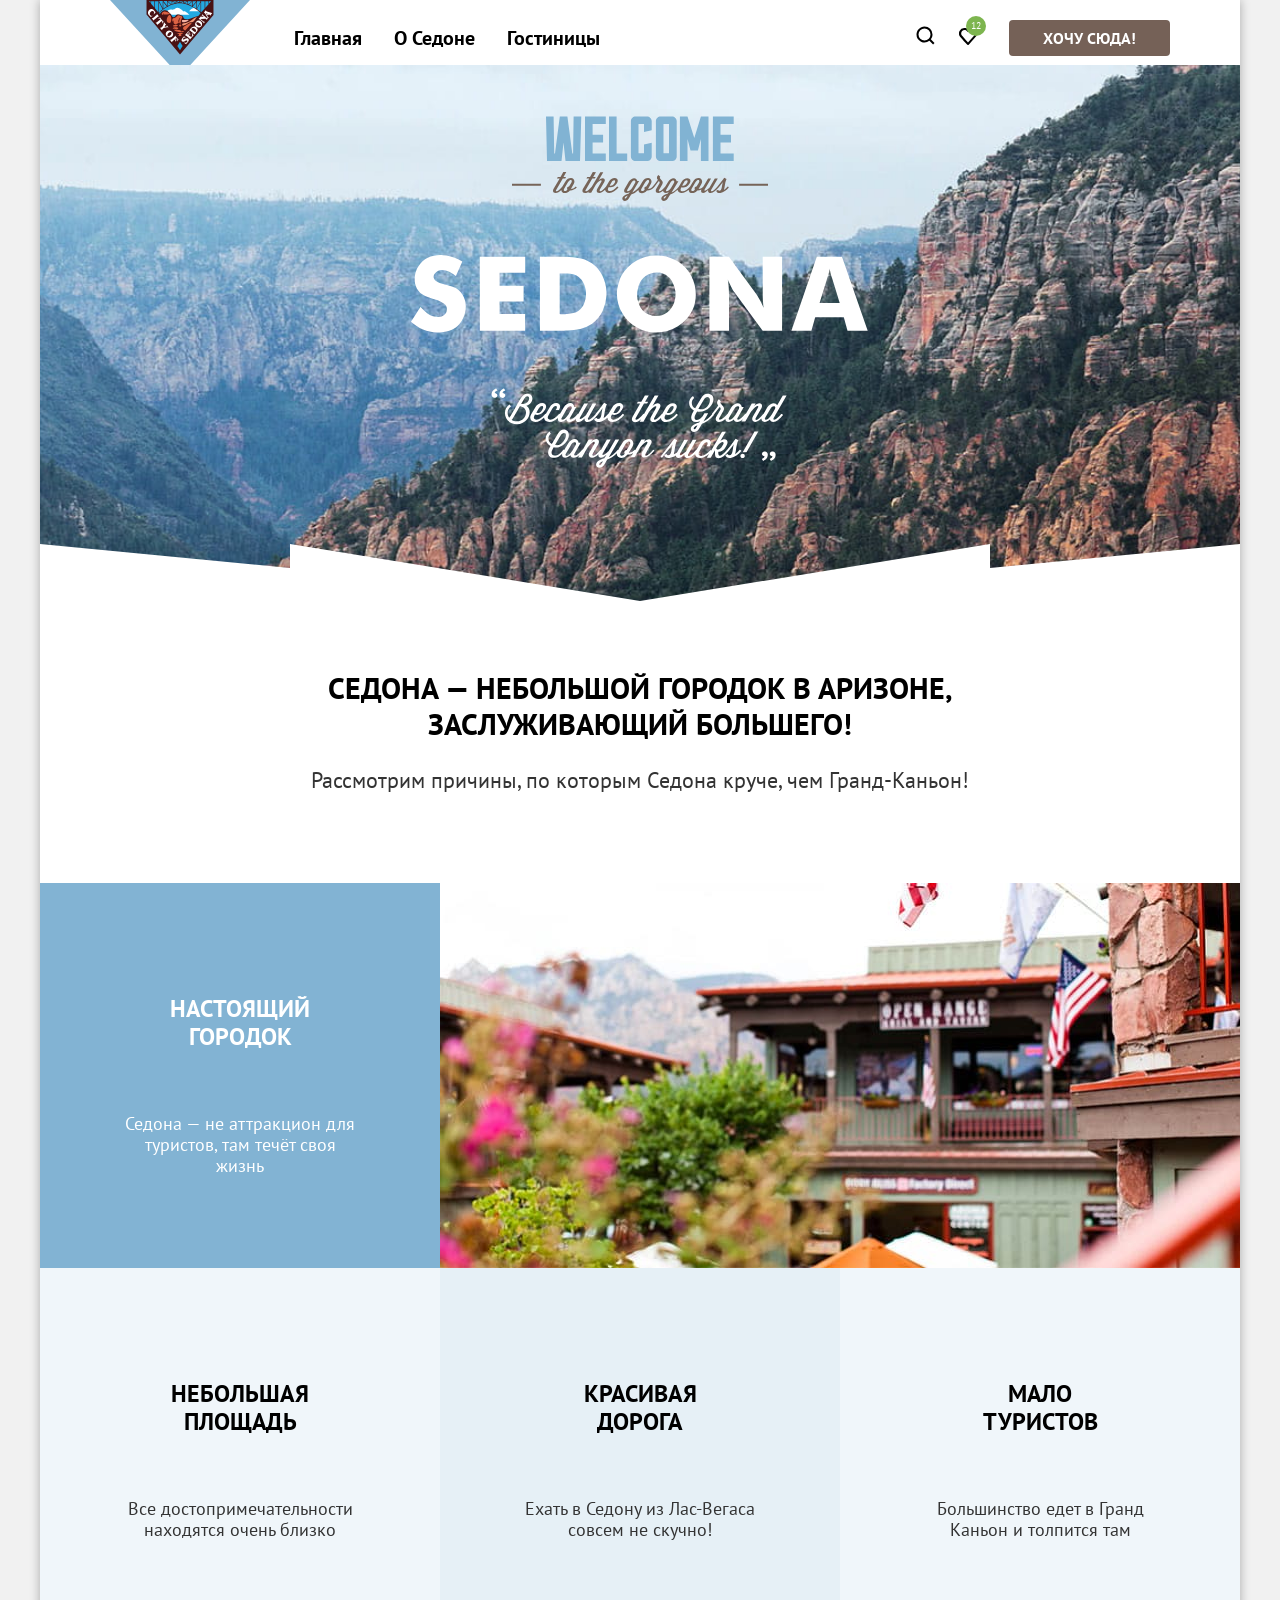
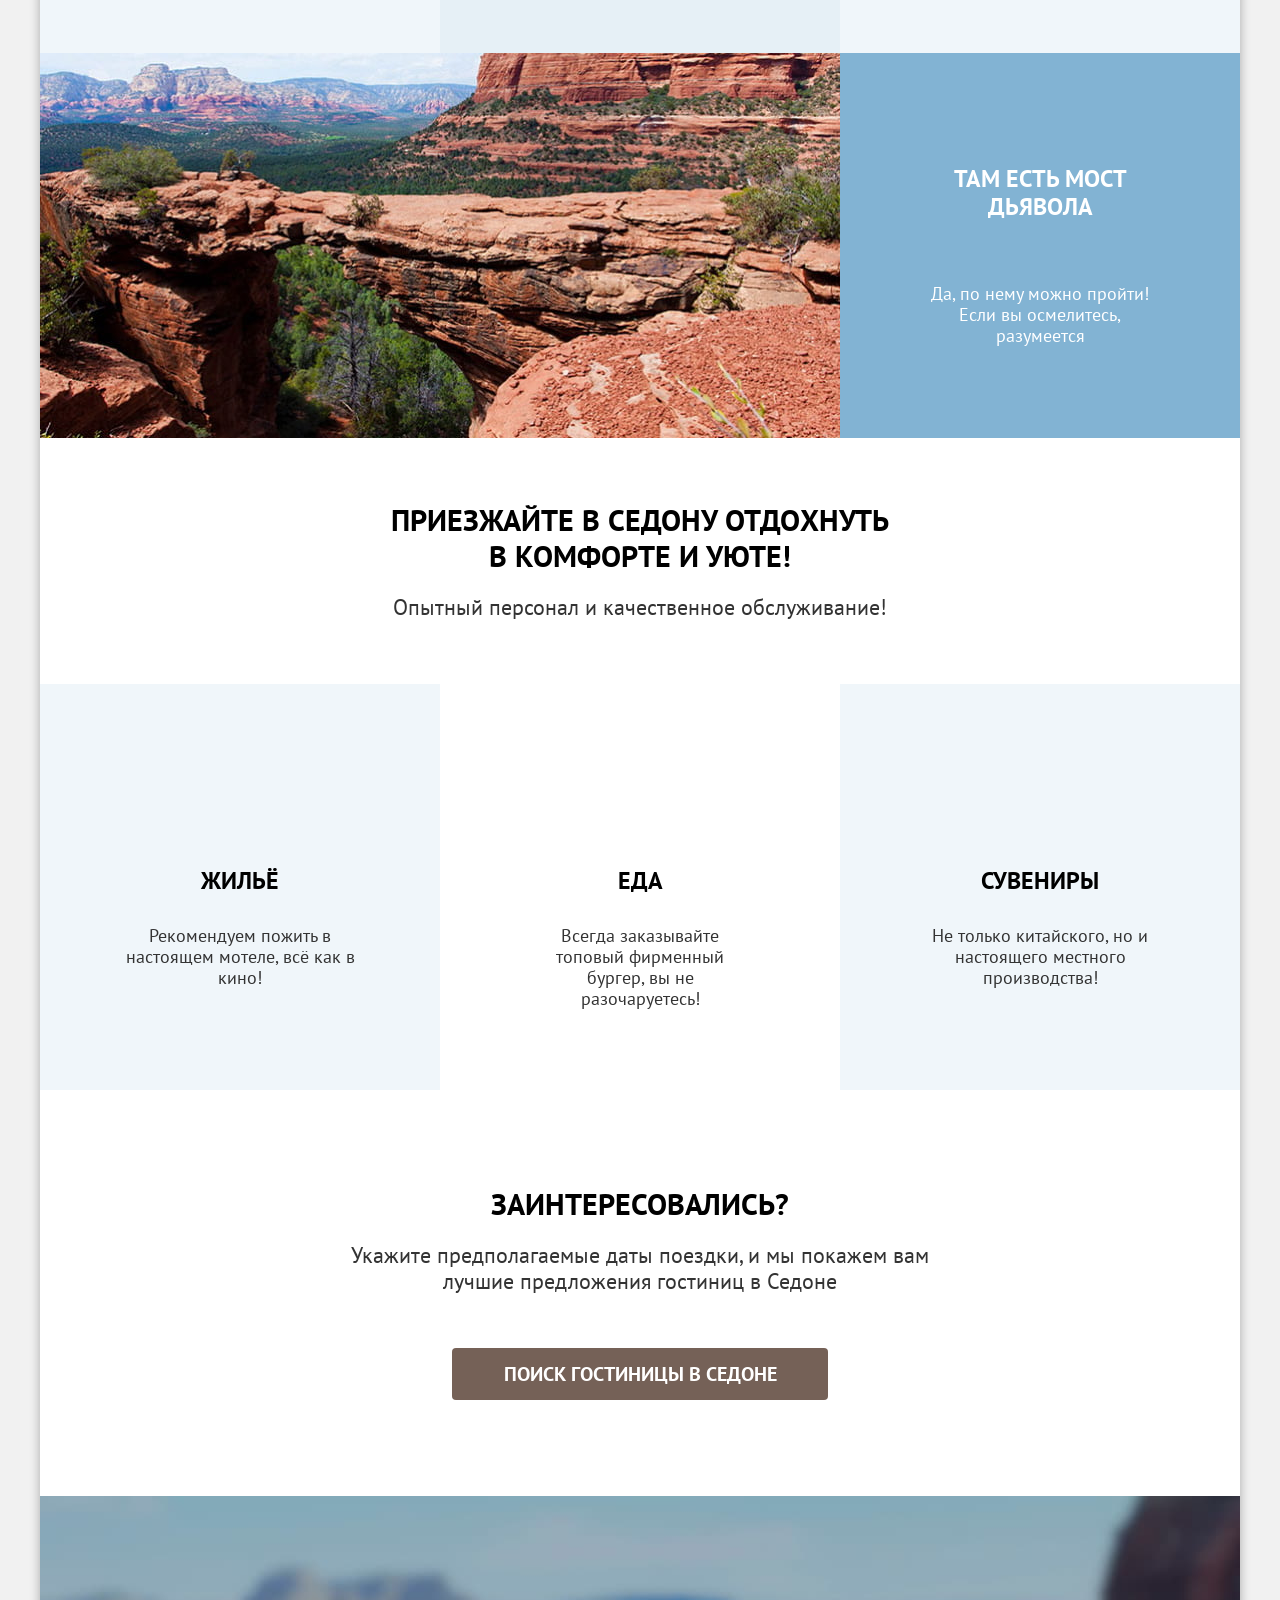
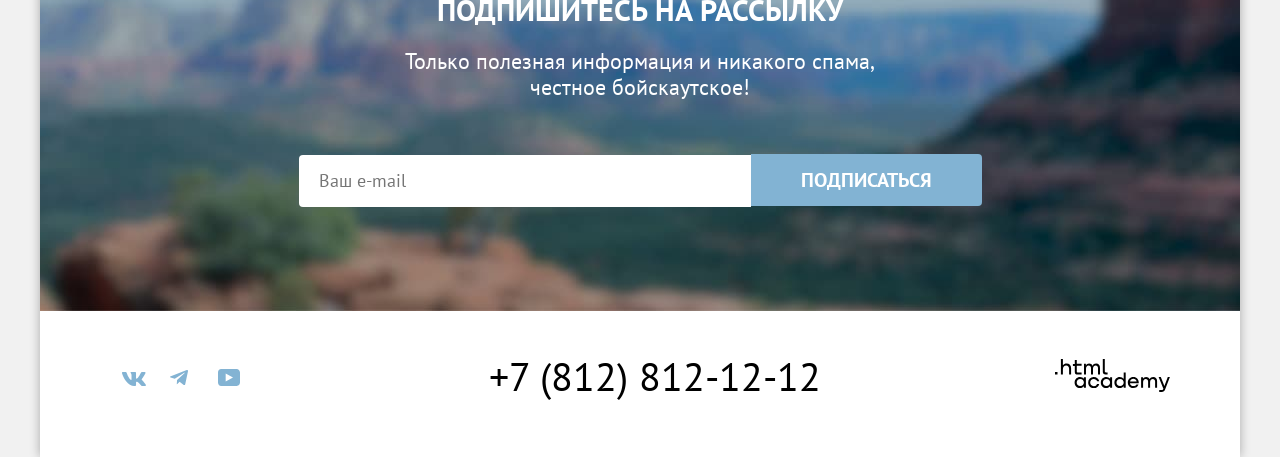
==== commit 53d89ba2: "Добавляет сетки страниц и компонентов на флексах" ====
--- a/index.html
+++ b/index.html
@@ -31,25 +31,35 @@
               </a>
             </li>
           </ul>
-          <a href="#" class="navigation-link">
-            <p class="visually-hidden">
-              Поиск
-            </p>
-          </a>
-          <a href="#" class="navigation-link">
-            <p class="visually-hidden">
-              Понравившиеся гостиницы
-            </p>
-          </a>
-          <span class="hotel-number">
-            12
-          </span>
-          <a href="#" class="button">
+          <div class="user-menu">
+            <a href="#" class="navigation-link">
+              <svg width="20" height="20" fill="none" xmlns="http://www.w3.org/2000/svg" viewBox="0 0 20 20">
+                <path fill="#000" d="m19.5 18-3.7-3.67c1-1.3 1.7-2.98 1.7-4.87a8 8 0 0 0-8-7.96c-4.4 0-8 3.68-8 8.06a8 8 0 0 0 12.9 6.26l3.7 3.68zm-10-2.48a6 6 0 0 1-6-5.96 6 6 0 0 1 12 0 6 6 0 0 1-6 5.96"/>\
+              </svg>
+              <span class="visually-hidden">
+                Поиск
+              </span>
+            </a>
+            <div class="favourite-wrapper">
+              <a href="#" class="navigation-link">
+                <svg width="18" height="17" fill="none" xmlns="http://www.w3.org/2000/svg" viewBox="0 0 18 17">
+                  <path fill="#000" d="M8.9 17a.9.9 0 0 1-.8-.4c-5.4-6.1-6.7-7.5-7-7.9A5.4 5.4 0 0 1 5.5 0C6.8 0 8 .5 9 1.3a5.46 5.46 0 0 1 9 4.1c0 1.3-.5 2.5-1.3 3.4l-7 7.9c-.2.2-.4.3-.8.3m-6-9.5c.3.4 3.5 4 6.1 6.9l6.2-7c.5-.5.7-1.2.7-2 0-1.8-1.5-3.3-3.3-3.3-1 0-2 .5-2.7 1.3-.3.3-.6.4-.9.4s-.6-.2-.8-.4c-.7-.8-1.7-1.3-2.7-1.3-1.8 0-3.3 1.5-3.3 3.3-.1.9.3 1.6.7 2.1q-.15 0 0 0"/>
+                </svg>
+                <span class="visually-hidden">
+                  Понравившиеся гостиницы
+                </span>
+              </a>
+              <span class="hotel-number color-second">
+                12
+              </span>
+            </div>
+            <a href="#" class="button want-here-button">
               Хочу сюда!
-          </a>
+            </a>
+          </div>
         </nav>
       </header>
-      <main class="main-container main-index">
+      <main class="main-index">
         <section class="hero">
           <h1 class="visually-hidden">
             Приглашаем вас посетить Седону!
@@ -61,19 +71,21 @@
             Преимущества Седоны
           </h2>
           <p class="advantages-title">
-            Седона — небольшой городок в Аризоне, <br>заслуживающий большего!
+            Седона — небольшой городок в Аризоне, заслуживающий большего!
           </p>
           <p class="advantages-subtitle">
             Рассмотрим причины, по которым Седона круче, чем Гранд-Каньон!
           </p>
           <ul class="advantages-list">
             <li class="advantages-item advantage-with-image">
-              <h3 class="advantages-item-title color-second">
-                Настоящий городок
-              </h3>
-              <p class="advantages-description color-second">
-                Седона — не аттракцион для туристов, там течёт своя жизнь
-              </p>
+              <div class="advantage-wrapper">
+                <h3 class="advantages-item-title color-second">
+                  Настоящий городок
+                </h3>
+                <p class="advantages-description color-second">
+                  Седона — не аттракцион для туристов, там течёт своя жизнь
+                </p>
+              </div>
               <img class="advantages-image" width="800" height="385" src="images/content/sedona-street.jpg" alt="Улица Седоны">
             </li>
             <li class="advantages-item">
@@ -102,12 +114,14 @@
             </li>
             <li class="advantages-item advantage-with-image">
               <img class="advantages-image" src="images/content/devils-bridge.jpg" width="800" height="385" alt="Мост дьявола">
-              <h3 class="advantages-item-title color-second">
-                Там есть мост дьявола
-              </h3>
-              <p class="advantages-description color-second">
-                Да, по нему можно пройти! Если вы осмелитесь, разумеется
-              </p>
+              <div class="advantage-wrapper">
+                <h3 class="advantages-item-title color-second">
+                  Там есть мост дьявола
+                </h3>
+                <p class="advantages-description color-second">
+                  Да, по нему можно пройти! Если вы осмелитесь, разумеется
+                </p>
+              </div>
             </li>
           </ul>
         </section>
@@ -116,7 +130,7 @@
             Сервис
           </h2>
           <p class="services-title">
-            Приезжайте в Седону отдохнуть <br>в комфорте и уюте!
+            Приезжайте в Седону отдохнуть в комфорте и уюте!
           </p>
           <p class="services-subtitle">
             Опытный персонал и качественное обслуживание!
@@ -127,7 +141,7 @@
                 Жильё
               </h3>
               <p class="services-description">
-                Рекомендуем пожить <br>в настоящем мотеле, <br>всё как в кино!
+                Рекомендуем пожить в настоящем мотеле, всё как в кино!
               </p>
             </li>
             <li class="services-item">
@@ -135,7 +149,7 @@
                 Еда
               </h3>
               <p class="services-description">
-                Всегда заказывайте <br>топовый фирменный бургер, <br>вы не разочаруетесь!
+                Всегда заказывайте топовый фирменный бургер, вы не разочаруетесь!
               </p>
             </li>
             <li class="services-item">
@@ -143,7 +157,7 @@
                 Сувениры
               </h3>
               <p class="services-description">
-                Не только китайского, <br>но и настоящего местного <br>производства!
+                Не только китайского, но и настоящего местного производства!
               </p>
             </li>
           </ul>
@@ -156,18 +170,18 @@
             Заинтересовались?
           </p>
           <p class="apartment-search-subtitle">
-            Укажите предполагаемые даты поездки, <br>и мы покажем вам лучшие предложения гостиниц в Седоне
-          </p>
-          <button type="button search-button" class="button">
+            Укажите предполагаемые даты поездки, и мы покажем вам лучшие предложения гостиниц в Седоне
+          </p>
+          <button class="button search-button" type="button">
             Поиск гостиницы в Седоне
           </button>
         </section>
-        <section class="subscription-index">
+        <section class="subscription subscription-index">
           <h2 class="subscription-title color-second">
             Подпишитесь на рассылку
           </h2>
           <p class="subscription-subtitle color-second">
-            Только полезная информация и никакого спама, <br>честное бойскаутское!
+            Только полезная информация и никакого спама, честное бойскаутское!
           </p>
           <form class="subscription-form" action="https://echo.htmlacademy.ru/" method="post">
             <label class="visually-hidden" for="user-email">
@@ -186,21 +200,30 @@
         </h2>
         <ul class="socials-list">
           <li class="socials-item">
-            <a href="https://vk.com/htmlacademy">
+            <a class="socials-link" href="https://vk.com/htmlacademy">
+              <svg xmlns="http://www.w3.org/2000/svg" width="24" height="14" fill="none" viewBox="0 0 24 14">
+                <path fill="#83b3d3" fill-rule="evenodd" d="M23.45.95c.17-.55 0-.95-.8-.95h-2.62c-.67 0-.98.35-1.14.73 0 0-1.34 3.2-3.23 5.27-.61.6-.89.8-1.22.8-.17 0-.42-.2-.42-.74V.95c0-.66-.18-.95-.74-.95H9.15c-.42 0-.67.3-.67.6 0 .61.95.76 1.05 2.5v3.8c0 .84-.16.99-.5.99-.88 0-3.05-3.21-4.33-6.89-.25-.71-.5-1-1.17-1H.9C.15 0 0 .35 0 .73c0 .68.89 4.07 4.14 8.55C6.32 12.34 9.38 14 12.16 14c1.67 0 1.88-.37 1.88-1v-2.32c0-.73.16-.88.69-.88.38 0 1.05.2 2.61 1.67C19.11 13.22 19.4 14 20.41 14h2.62c.75 0 1.13-.37.91-1.1-.24-.72-1.09-1.77-2.21-3.02-.62-.7-1.53-1.47-1.81-1.86-.4-.49-.28-.7 0-1.14 0 0 3.2-4.43 3.53-5.93" clip-rule="evenodd"/>
+              </svg>
               <span class="visually-hidden">
                 ВКонтакте
               </span>
             </a>
           </li>
           <li class="socials-item">
-            <a href="https://t.me/htmlacademy">
+            <a class="socials-link" href="https://t.me/htmlacademy">
+              <svg xmlns="http://www.w3.org/2000/svg" width="18" height="16" fill="none" viewBox="0 0 18 16">
+                <path fill="#83b3d3" d="M16.79.1.84 6.25c-1.09.43-1.08 1.04-.2 1.31l4.1 1.28 9.47-5.98c.44-.27.85-.12.52.18L7.05 9.96l-.28 4.22c.41 0 .6-.19.83-.41l1.99-1.93 4.13 3.05c.77.42 1.31.2 1.5-.7l2.72-12.8c.28-1.12-.43-1.62-1.16-1.3"/>
+              </svg>
               <span class="visually-hidden">
                 Телеграм
               </span>
             </a>
           </li>
           <li class="socials-item">
-            <a href="https://www.youtube.com/user/htmlacademyru">
+            <a class="socials-link" href="https://www.youtube.com/user/htmlacademyru">
+              <svg xmlns="http://www.w3.org/2000/svg" width="22" height="17" fill="none" viewBox="0 0 22 17">
+                <path fill="#83b3d3" d="M18.6 0H3.18C1.31 0 0 1.6 0 3.4v10.1C0 15.4 1.31 17 3.17 17h15.66c1.64 0 3.17-1.6 3.17-3.4V3.4C21.78 1.6 20.47 0 18.6 0M7.67 12.54V4.46L15 8.5z"/>
+              </svg>
               <span class="visually-hidden" lang="en">
                 YouTube
               </span>
--- a/styles/styles.css
+++ b/styles/styles.css
@@ -20,9 +20,7 @@
 
 body {
   margin: 0;
-  display: flex;
-  flex-direction: column;
-  min-height: 100%;
+  height: 100%;
   font-family: "PT Sans", "Arial", sans-serif;
   font-size: 18px;
   line-height: 21px;
@@ -32,12 +30,13 @@
 }
 
 .page-container {
+  margin: 0 auto;
   width: 1200px;
-  margin: 0 auto;
+  min-height: 100%;
   display: flex;
   flex-direction: column;
-  min-height: 100%;
   background-color: #ffffff;
+  box-shadow: 0px 0px 10px rgba(0, 0, 0, 0.3);
 }
 
 .visually-hidden {
@@ -46,74 +45,103 @@
   height: 1px;
   margin: -1px;
   padding: 0;
+  border: 0;
+  clip: rect(0 0 0 0);
   overflow: hidden;
-  clip-path: inset(50%);
-  white-space: nowrap;
-  border: none;
 }
 
 .button {
+  padding: 8px 50px;
   font-family: inherit;
   font-size: 16px;
   line-height: 20px;
   font-weight: 700;
   color: #ffffff;
-  background-color: #756157;
   text-decoration: none;
   text-transform: uppercase;
-  padding: 8px 50px;
   border-radius: 4px;
   border: none;
 }
 
 .page-header {
+  padding: 0 70px;
+  display: flex;
+  justify-content: space-between;
   font-size: 20px;
   line-height: 24px;
   font-weight: 700;
   color: #000000;
-  display: flex;
-  padding: 0 70px;
-}
-
-.header-logo {
-  margin-right: auto;
 }
 
 .navigation {
-  display: flex;
+  width: 892px;
+  display: flex;
+  justify-content: space-between;
   align-items: center;
 }
 
 .navigation-list {
+  margin: 0;
+  padding: 0;
   width: 465px;
-  margin: 0;
-  margin-right: 110px;
-  padding: 0;
+  display: flex;
+  flex-wrap: wrap;
   list-style: none;
-  display: flex;
-}
-
-.navigation-item {
+}
+
+.navigation-link {
   padding: 20px 16px;
-}
-
-.navigation-link {
+  display: block;
   color: inherit;
   text-decoration: none;
 }
 
-.main-container {
+.user-menu {
+  width: 315px;
+  display: flex;
+  justify-content: end;
+  align-items: center;
+  flex-wrap: wrap;
+}
+
+.user-menu .navigation-link {
+  padding: 22px 12px;
+}
+
+.favourite-wrapper {
+  position: relative;
+  display: inline-block;
+  margin-right: 20px;
+}
+
+.hotel-number {
+  position: absolute;
+  top: 12px;
+  right: 3px;
+  width: 20px;
+  height: 20px;
+  font-size: 10px;
+  line-height: 20px;
+  font-weight: 400;
+  text-align: center;
+  background-color: #7db54f;
+  border-radius: 10px;
+}
+
+.want-here-button {
+  padding-inline: 34px;
+  background-color: #756157;
+}
+
+.main-index {
+  margin-top: -10px;
   flex-grow: 1;
-}
-
-.main-index {
   text-align: center;
 }
 
 .hero {
-  height: 485px;
   padding-top: 51px;
-  margin-bottom: 69px;
+  min-height: 485px;
   background-color: #507da5;
   background-image: url("../images/background/divider.svg"), url("../images/background/hero-background.jpg");
   background-position: center bottom, center top;
@@ -121,11 +149,14 @@
   background-repeat: no-repeat, no-repeat;
 }
 
-.advantages-title,
-.services-title,
-.apartment-search-title,
-.subscription-title,
-.search-results-title {
+.advantages {
+  padding-top: 69px;
+}
+
+.advantages-title {
+  margin: 0 auto 25px;
+  padding: 0;
+  width: 640px;
   font-size: 30px;
   line-height: 36px;
   font-weight: 700;
@@ -134,22 +165,40 @@
 }
 
 .advantages-subtitle {
-  margin-bottom: 90px;
+  margin: 0 0 90px 0;
+  padding: 0;
   font-size: 22px;
   line-height: 26px;
 }
 
-.advantages-list,
-.socials-list,
-.housing-card-list,
-.pagination {
+.advantages-list {
   margin: 0;
   padding: 0;
+  display: flex;
+  flex-wrap: wrap;
   list-style: none;
 }
 
-.advantages-item-title,
-.services-item-title {
+.advantages-item {
+  min-height: 385px;
+  background-color: #f0f6fa;
+}
+
+.advantages-odd {
+  background-color: #e6f0f6;
+}
+
+.advantage-with-image {
+  width: 100%;
+  display: flex;
+  justify-content: space-between;
+  background-color: #82b3d3;
+}
+
+.advantages-item-title {
+  margin: 0 auto 62px;
+  padding: 112px 0 0;
+  width: 175px;
   font-size: 24px;
   line-height: 28px;
   font-weight: 700;
@@ -157,39 +206,44 @@
   text-transform: uppercase;
 }
 
-.advantages-image {
-  vertical-align: middle;
-}
-
-.advantages-item {
-  background-color: #f0f6fa;
-}
-
-.advantages-odd {
-  background-color: #e6f0f6;
-}
-
-.advantage-with-image {
-  background-color: #82b3d3;
+.advantages-description {
+  margin: 0 auto;
+  padding: 0 85px;
+  width: 230px;
+}
+
+.services {
+  padding-top: 64px;
+}
+
+.services-title {
+  margin: 0 auto 20px;
+  padding: 0;
+  width: 510px;
+  font-size: 30px;
+  line-height: 36px;
+  font-weight: 700;
+  color: #000000;
+  text-transform: uppercase;
 }
 
 .services-subtitle {
+  margin: 0 0 64px;
+  padding: 0;
   font-size: 22px;
   line-height: 26px;
-  margin-bottom: 64px;
 }
 
 .services-list {
   margin: 0;
   padding: 0;
-  width: 1200px;
-  min-height: 400px;
+  min-height: 385px;
+  display: flex;
   list-style: none;
-  display: flex;
 }
 
 .services-item {
-  padding: 81px 85px;
+  padding: 183px 85px 81px;
   width: 400px;
 }
 
@@ -197,26 +251,55 @@
   background-color: #f0f6fa;
 }
 
+.services-item-title {
+  margin: 0 0 30px;
+  padding: 0;
+  font-size: 24px;
+  line-height: 28px;
+  font-weight: 700;
+  color: #000000;
+  text-transform: uppercase;
+}
+
+.services-description {
+  margin: 0 auto;
+  width: 230px;
+}
+
 .apartment-search {
   padding: 96px 304px;
 }
 
+.apartment-search-title {
+  margin: 0 0 20px;
+  padding: 0;
+  font-size: 30px;
+  line-height: 36px;
+  font-weight: 700;
+  color: #000000;
+  text-transform: uppercase;
+}
+
 .apartment-search-subtitle {
+  margin: 0 0 54px;
+  padding: 0;
   font-size: 22px;
   line-height: 26px;
 }
 
 .search-button {
+  background-color: #756157;
+  width: 376px;
   font-size: 20px;
   line-height: 36px;
-  display: block;
-  width: 376px;
-  height: 52px;
+}
+
+.subscription {
+  padding: 96px 0 104px;
+  text-align: center;
 }
 
 .subscription-index {
-  padding-top: 96px;
-  padding-bottom: 104px;
   background-color: #507da5;
   background-image: url("../images/background/subscribe-background.jpg");
   background-position: center center;
@@ -224,34 +307,65 @@
   background-repeat: no-repeat;
 }
 
+.subscription-title {
+  margin: 0 0 20px;
+  padding: 0;
+  font-size: 30px;
+  line-height: 36px;
+  font-weight: 700;
+  color: #000000;
+  text-transform: uppercase;
+}
+
 .subscription-subtitle {
-  margin-bottom: 54px;
+  margin: 0 auto 54px;
+  padding: 0;
+  width: 475px;
   font-size: 22px;
   line-height: 26px;
 }
 
 .email-field {
-  font-family: inherit;
-  line-height: 24px;
+  padding-left: 20px;
   width: 452px;
   height: 52px;
+  box-sizing: border-box;
+  font-family: inherit;
+  font-size: inherit;
+  line-height: 24px;
   border-radius: 4px 0 0 4px;
   border: none;
 }
 
+.email-catalog {
+  background-color: #f1f1f1;
+}
+
 .subscription-button {
   margin-left: -5px;
-  width: 232px;
-  height: 52px;
   font-size: 20px;
   line-height: 36px;
   background-color: #82b3d3;
   border-radius: 0 4px 4px 0;
 }
 
+.main-catalog {
+  margin-top: -10px;
+}
+
 .main-header-title {
+  margin: 0;
+  padding: 0;
   font-size: 60px;
   line-height: 78px;
+}
+
+.breadcrumbs {
+  margin: 0 0 40px;
+  padding: 0;
+  display: flex;
+  flex-wrap: wrap;
+  list-style-type: none;
 }
 
 .breadcrumbs-link {
@@ -260,39 +374,46 @@
 }
 
 .search-wrapper {
-  height: 412px;
+  padding: 35px 70px 70px;
   background-color: #507da5;
   background-image: url("../images/background/catalog-background.jpg");
   background-position: center center;
   background-size: cover;
   background-repeat: no-repeat;
-  padding: 35px 70px 70px;
 }
 
 .search-form {
   display: flex;
+  flex-wrap: wrap;
+}
+
+.infrastructure-filters {
+  width: 160px;
+  display: flex;
+  flex-direction: column;
+  border: 0;
+}
+
+.housing-filters {
+  width: 160px;
+  display: flex;
+  flex-direction: column;
+  border: 0;
 }
 
 .filter-name {
   font-size: 20px;
   line-height: 24px;
+  font-weight: 700;
 }
 
 .control-name {
   line-height: 23px;
 }
 
-.infrastructure-filters {
-  display: flex;
-  flex-direction: column;
-}
-
-.housing-filters {
-  display: flex;
-  flex-direction: column;
-}
-
 .price {
+  width: 290px;
+  border: 0;
   font-family: inherit;
   line-height: 24px;
 }
@@ -303,96 +424,200 @@
   box-sizing: border-box;
 }
 
+.button-wrapper {
+  display: flex;
+  flex-direction: column;
+  align-items: center;
+}
+
 .apply-button {
+  margin: 0 0 32px;
   background-color: #82b3d3;
-  align-self: center;
 }
 
 .reset-button {
+  padding-inline: 58px;
   background-color: transparent;
-  align-self: center;
 }
 
 .search-results {
-  padding: 50px 70px 60px 70px;
+  padding: 50px 70px 60px;
+}
+
+.sort-wrapper {
+  margin: 0 0 40px;
+  display: flex;
+  align-items: center;
+}
+
+.search-results-title {
+  margin: 0 200px 0 0;
+  padding: 0;
+  font-size: 30px;
+  line-height: 36px;
+  font-weight: 700;
+  color: #000000;
+  text-transform: uppercase;
 }
 
 .sort-order {
+  margin: 0 70px 0 0;
+  padding-left: 20px;
+  width: 292px;
+  height: 49px;
+  box-sizing: border-box;
+  font-size: inherit;
   font-family: inherit;
-}
-
-.housing-card-link {
+  border: 2px solid #e5e5e5;
+  border-radius: 4px;
+}
+
+.sort-link {
+  min-width: 48px;
+  min-height: 48px;
+  box-sizing: border-box;
+  border: 2px solid #e5e5e5;
+  border-radius: 4px;
+}
+
+.sort-link:not(:last-child) {
+  margin-right: 8px;
+}
+
+.housing-card-list {
+  margin: 0 0 20px;
+  padding: 0;
+  display: grid;
+  grid-template-columns: 340px 340px 340px;
+  column-gap: 20px;
+  list-style: none;
+}
+
+.housing-card {
+  margin: 0 0 20px;
+  padding: 20px;
+  border: 1px solid #e5e5e5;
+  border-radius: 5px;
+}
+
+.housing-card-image {
+  margin: 0 0 16px;
+}
+
+.housing-card-title {
+  margin: 0 0 16px;
   font-size: 24px;
   line-height: 28px;
   font-weight: 700;
   color: #000000;
+}
+
+.housing-card-link {
   text-decoration: none;
 }
 
+.housing-card-wrapper {
+  display: flex;
+  justify-content: space-between;
+  flex-wrap: wrap;
+}
+
+.housing-card-type {
+  margin-bottom: 16px;
+  min-width: 140px;
+}
+
+.details-button {
+  margin-bottom: 16px;
+  padding-inline: 26px;
+  background-color: #756157;
+}
+
 .add-to-favourite {
+  margin-bottom: 16px;
+  padding-inline: 20px;
   background-color: #81b3d3;
 }
 
 .favourite {
+  margin-bottom: 16px;
+  padding-inline: 18px;
   background-color: #7db54f;
 }
 
+.rating-stars {
+  min-width: 140px;
+}
+
 .housing-card-rating {
+  padding: 9px 22px 8px 23px;
+  font-size: 16px;
+  line-height: 20px;
   background-color: #f2f2f2;
   border-radius: 4px;
-}
-
-.email-catalog {
-  background-color: #f1f1f1;
+  text-transform: uppercase;
 }
 
 .pagination {
-  display: flex;
+  margin: 0 0 60px;
+  padding: 40px 0 0;
   width: 400px;
+  display: flex;
   justify-content: space-between;
+  list-style: none;
 }
 
 .pagination-link {
+  width: 60px;
+  height: 60px;
+  box-sizing: border-box;
+  display: block;
   color: #ffffff;
   background-color: #82b3d3;
   text-decoration: none;
   text-align: center;
+  line-height: 60px;
+  border-radius: 4px;
+}
+
+.pagination-current {
+  color: #000000;
+  background-color: #f2f2f2;
+}
+
+.pagination-dots {
   display: block;
-  box-sizing: border-box;
   width: 60px;
   height: 60px;
+  box-sizing: border-box;
+  text-align: center;
   line-height: 60px;
-  border-radius: 4px;
-}
-
-.pagination-current {
-  color: #000000;
-  background-color: #f2f2f2;
-}
-
-.pagination-dots {
-  text-align: center;
-  display: block;
-  box-sizing: border-box;
-  width: 60px;
-  height: 60px;
-}
-
-.subscription {
-  text-align: center;
 }
 
 .page-footer {
-  padding-top: 45px;
-  padding-bottom: 35px;
+  padding-inline: 70px;
   display: flex;
 }
 
 .socials-list {
-  margin-right: auto;
+  margin: 0 auto 0 0;
+  padding: 58px 0 48px;
+  display: flex;
+  flex-wrap: wrap;
+  list-style: none;
+}
+
+.socials-item {
+  width: 48px;
+  height: 40px;
+}
+
+.socials-link {
+  padding: 12px;
 }
 
 .contacts-address {
+  padding: 45px 0 35px;
   text-align: center;
 }
 
@@ -406,6 +631,7 @@
 
 .developer-link {
   margin-left: auto;
+  padding: 48px 0 38px;
 }
 
 .color-second {
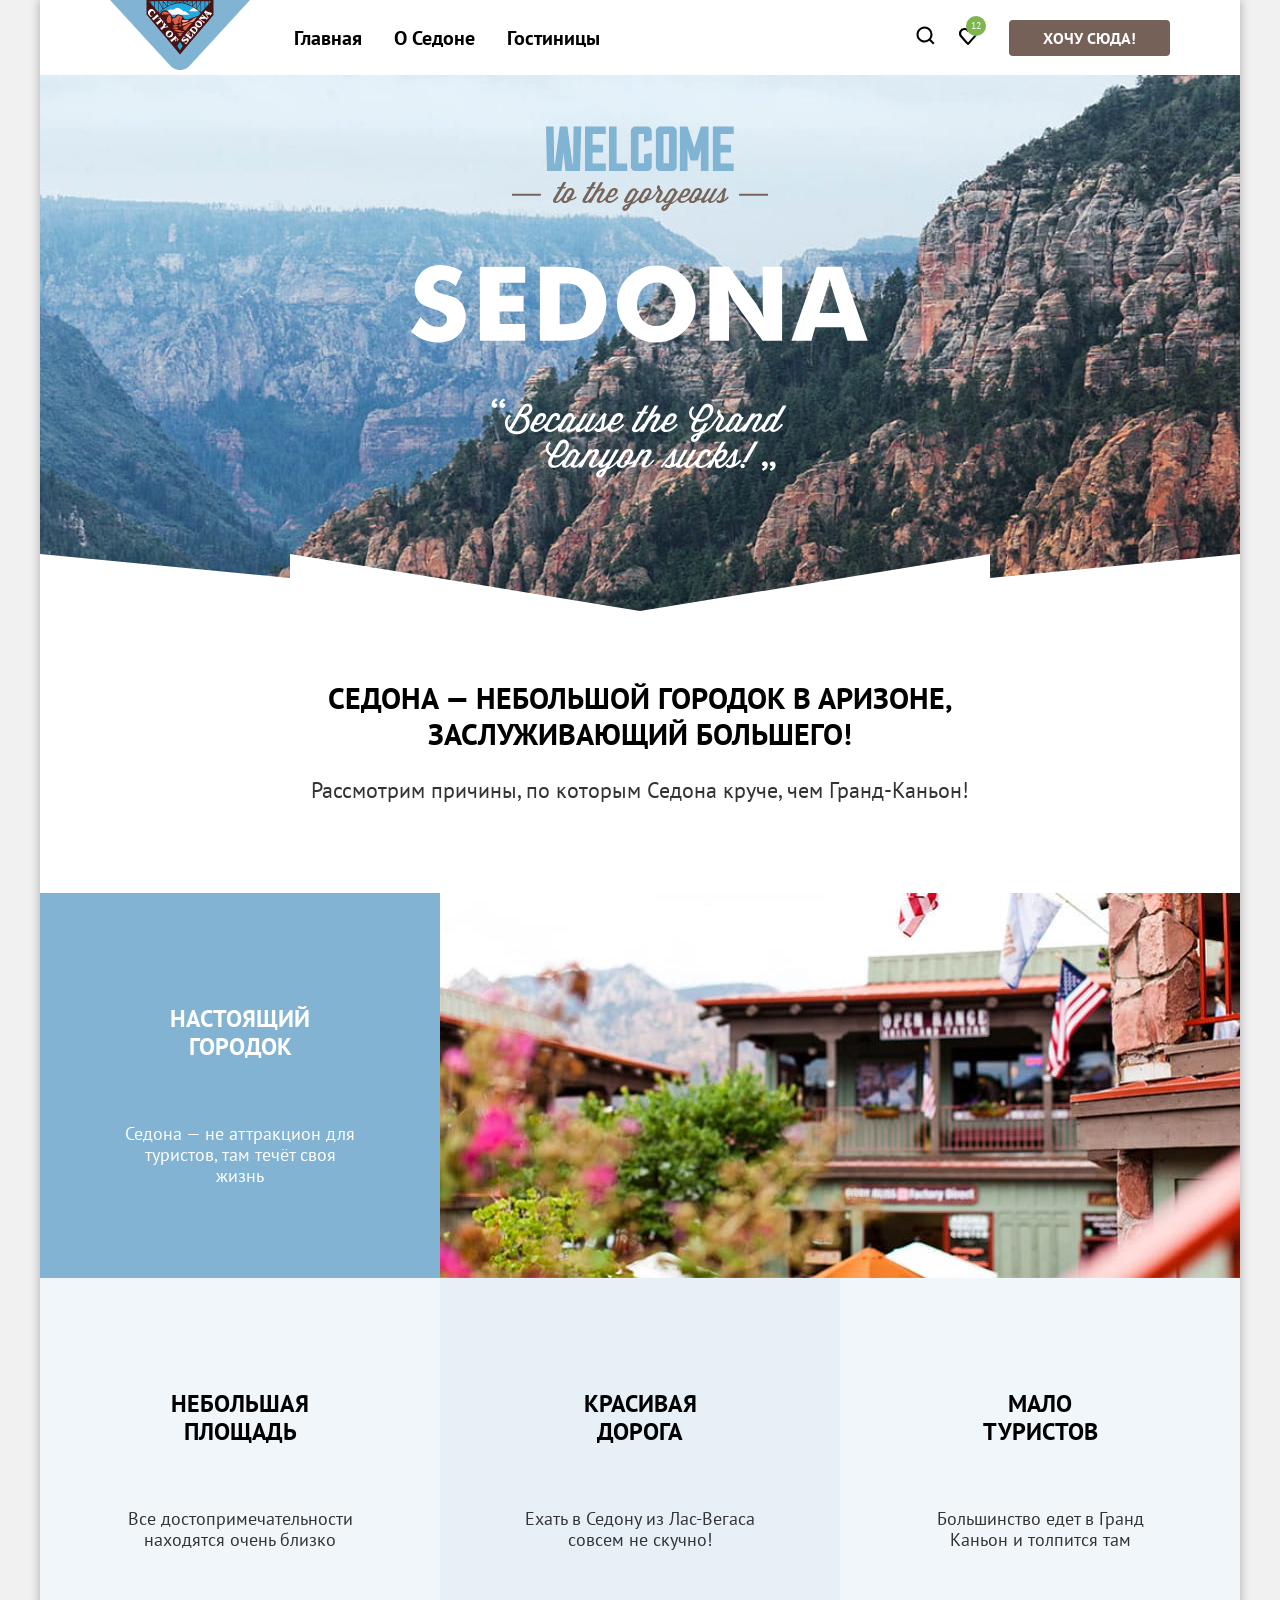
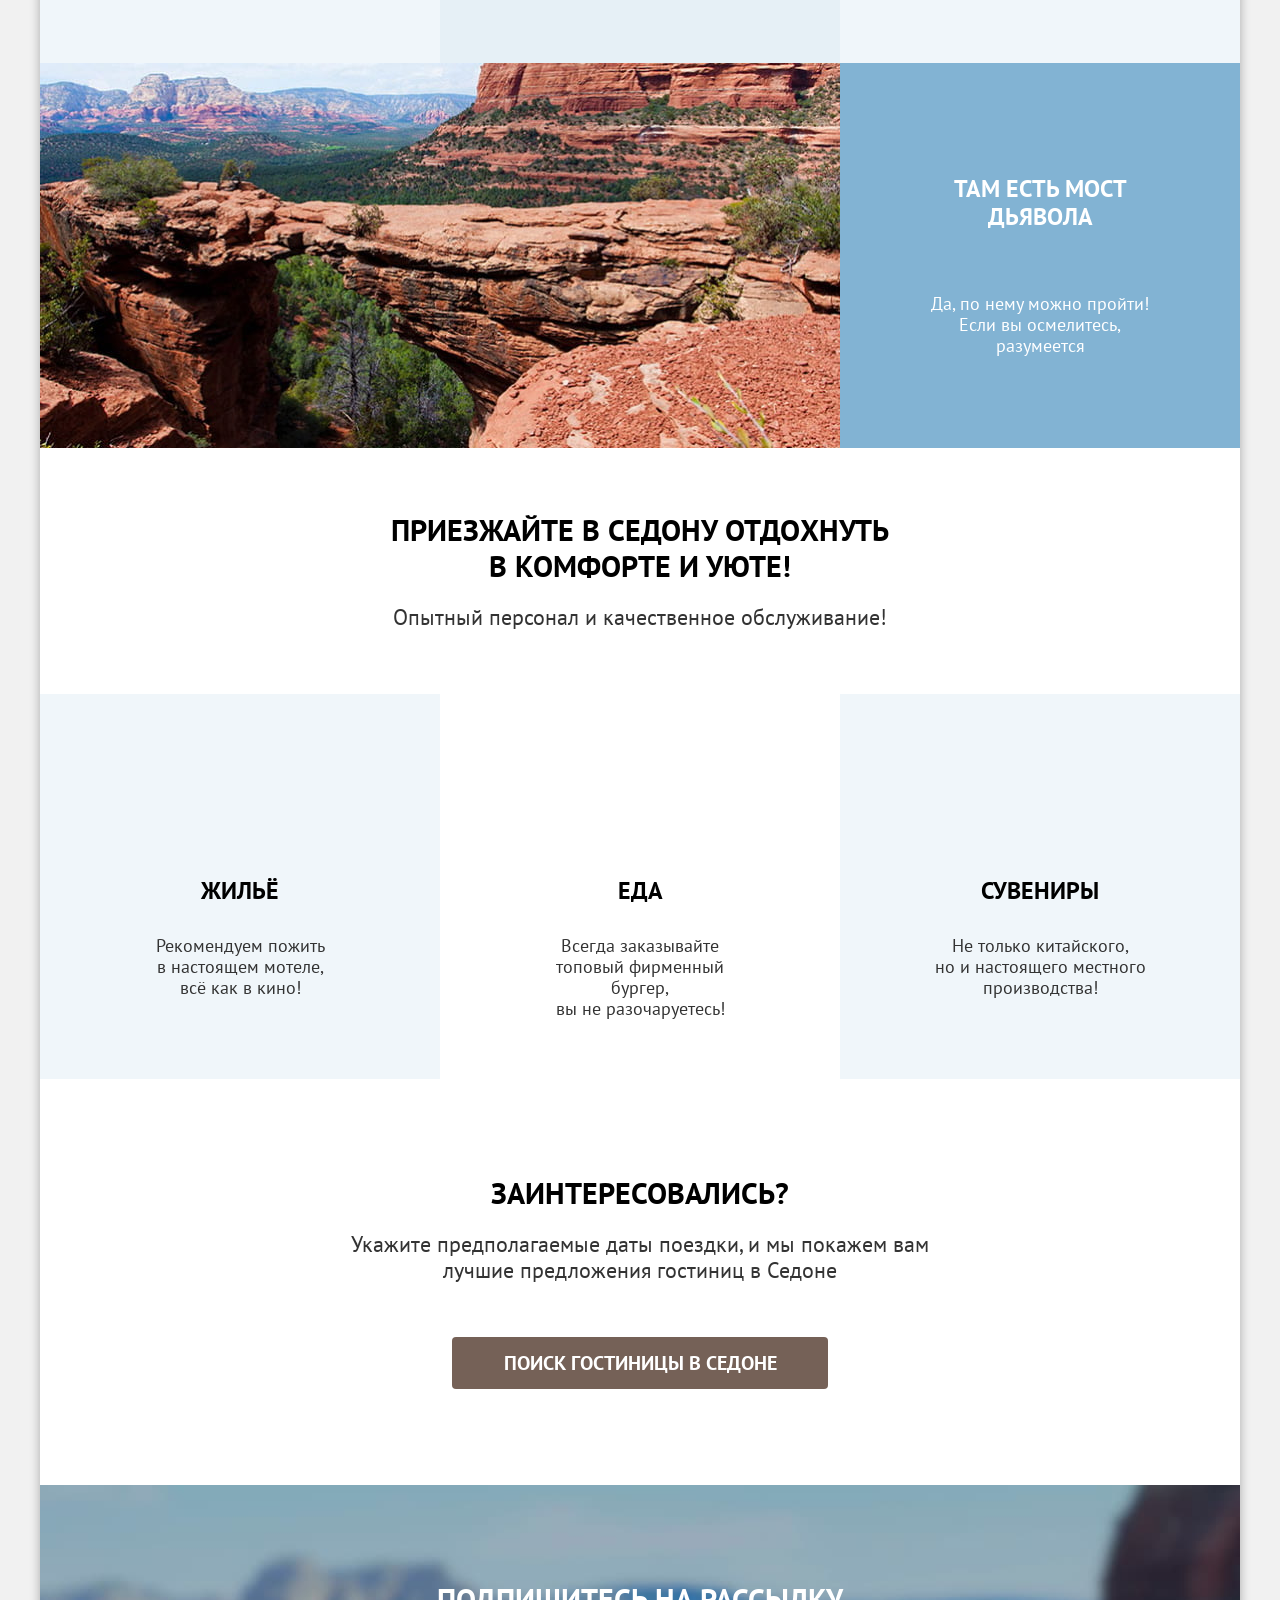
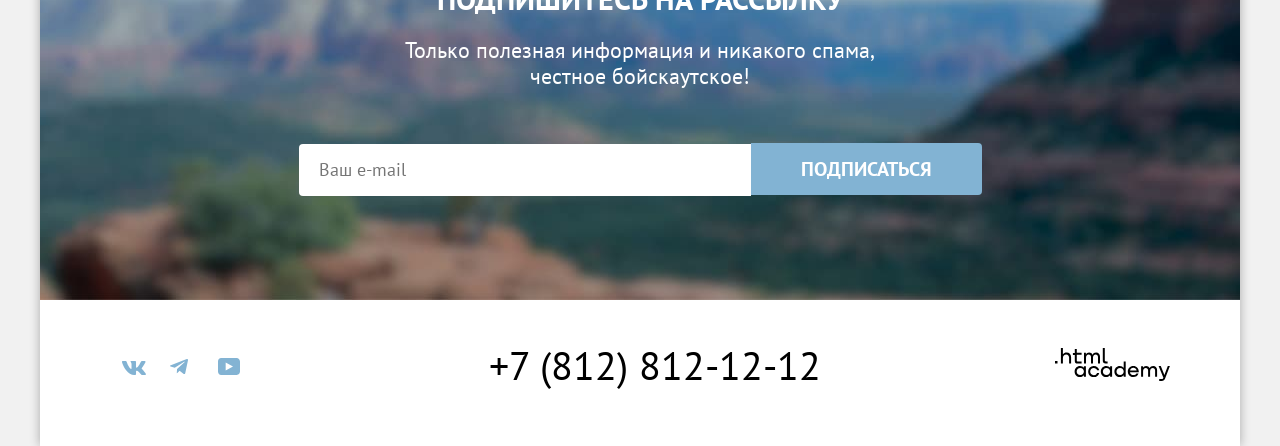
==== commit 35671502: "Добавляет сетку на гридах" ====
--- a/index.html
+++ b/index.html
@@ -141,7 +141,7 @@
                 Жильё
               </h3>
               <p class="services-description">
-                Рекомендуем пожить в настоящем мотеле, всё как в кино!
+                Рекомендуем пожить <br>в настоящем мотеле, <br>всё как в кино!
               </p>
             </li>
             <li class="services-item">
@@ -149,7 +149,7 @@
                 Еда
               </h3>
               <p class="services-description">
-                Всегда заказывайте топовый фирменный бургер, вы не разочаруетесь!
+                Всегда заказывайте <br>топовый фирменный бургер, <br>вы не разочаруетесь!
               </p>
             </li>
             <li class="services-item">
@@ -157,7 +157,7 @@
                 Сувениры
               </h3>
               <p class="services-description">
-                Не только китайского, но и настоящего местного производства!
+                Не только китайского, <br>но и настоящего местного <br>производства!
               </p>
             </li>
           </ul>
--- a/styles/styles.css
+++ b/styles/styles.css
@@ -86,7 +86,7 @@
   width: 465px;
   display: flex;
   flex-wrap: wrap;
-  list-style: none;
+  list-style-type: none;
 }
 
 .navigation-link {
@@ -134,7 +134,6 @@
 }
 
 .main-index {
-  margin-top: -10px;
   flex-grow: 1;
   text-align: center;
 }
@@ -176,28 +175,40 @@
   padding: 0;
   display: flex;
   flex-wrap: wrap;
-  list-style: none;
+  list-style-type: none;
 }
 
 .advantages-item {
+  padding-top: 112px;
   min-height: 385px;
+  width: 400px;
+  box-sizing: border-box;
   background-color: #f0f6fa;
+}
+
+.advantage-with-image {
+  padding-top: 0;
+  width: 100%;
+  display: flex;
+  justify-content: space-between;
+  background-color: #82b3d3;
+}
+
+.advantages-image {
+  object-fit: contain;
+}
+
+.advantage-wrapper {
+  padding-top: 112px;
+  margin: 0 auto;
 }
 
 .advantages-odd {
   background-color: #e6f0f6;
 }
 
-.advantage-with-image {
-  width: 100%;
-  display: flex;
-  justify-content: space-between;
-  background-color: #82b3d3;
-}
-
 .advantages-item-title {
   margin: 0 auto 62px;
-  padding: 112px 0 0;
   width: 175px;
   font-size: 24px;
   line-height: 28px;
@@ -208,7 +219,6 @@
 
 .advantages-description {
   margin: 0 auto;
-  padding: 0 85px;
   width: 230px;
 }
 
@@ -237,14 +247,16 @@
 .services-list {
   margin: 0;
   padding: 0;
+  display: flex;
+  flex-wrap: wrap;
+  list-style-type: none;
+}
+
+.services-item {
+  width: 400px;
   min-height: 385px;
-  display: flex;
-  list-style: none;
-}
-
-.services-item {
-  padding: 183px 85px 81px;
-  width: 400px;
+  box-sizing: border-box;
+  padding-top: 183px;
 }
 
 .services-item:nth-child(odd) {
@@ -252,7 +264,7 @@
 }
 
 .services-item-title {
-  margin: 0 0 30px;
+  margin: 0 auto 30px;
   padding: 0;
   font-size: 24px;
   line-height: 28px;
@@ -347,10 +359,6 @@
   line-height: 36px;
   background-color: #82b3d3;
   border-radius: 0 4px 4px 0;
-}
-
-.main-catalog {
-  margin-top: -10px;
 }
 
 .main-header-title {
@@ -444,20 +452,26 @@
   padding: 50px 70px 60px;
 }
 
-.sort-wrapper {
+.results-sort-wrapper {
   margin: 0 0 40px;
   display: flex;
+  justify-content: space-between;
   align-items: center;
 }
 
 .search-results-title {
-  margin: 0 200px 0 0;
+  max-width: 450px;
+  margin: 0;
   padding: 0;
   font-size: 30px;
   line-height: 36px;
   font-weight: 700;
   color: #000000;
   text-transform: uppercase;
+}
+
+.sort-wrapper {
+  display: flex;
 }
 
 .sort-order {
@@ -472,7 +486,14 @@
   border-radius: 4px;
 }
 
-.sort-link {
+.view-list {
+  display: flex;
+  margin: 0;
+  padding: 0;
+  list-style-type: none;
+}
+
+.view-item {
   min-width: 48px;
   min-height: 48px;
   box-sizing: border-box;
@@ -480,31 +501,42 @@
   border-radius: 4px;
 }
 
-.sort-link:not(:last-child) {
+.view-item:not(:last-child) {
   margin-right: 8px;
 }
 
+.view-current {
+  border-color: #000000;
+}
+
 .housing-card-list {
-  margin: 0 0 20px;
+  margin: 0 0 40px;
   padding: 0;
   display: grid;
-  grid-template-columns: 340px 340px 340px;
-  column-gap: 20px;
-  list-style: none;
+  grid-template-columns: repeat(3, 340px);
+  gap: 20px;
+  list-style-type: none;
 }
 
 .housing-card {
-  margin: 0 0 20px;
+  display: grid;
+  grid-template-columns: repeat(2, 140px);
+  grid-template-rows: auto 1fr;
+  justify-content: space-between;
   padding: 20px;
   border: 1px solid #e5e5e5;
   border-radius: 5px;
 }
 
 .housing-card-image {
+  grid-column: 1 / -1;
   margin: 0 0 16px;
+  object-fit: contain;
 }
 
 .housing-card-title {
+  grid-column: 1 / -1;
+  min-width: 300px;
   margin: 0 0 16px;
   font-size: 24px;
   line-height: 28px;
@@ -516,40 +548,45 @@
   text-decoration: none;
 }
 
-.housing-card-wrapper {
-  display: flex;
-  justify-content: space-between;
-  flex-wrap: wrap;
-}
-
 .housing-card-type {
+  grid-column: 1 / 2;
   margin-bottom: 16px;
   min-width: 140px;
 }
 
+.housing-card-price {
+  grid-column: 2 / 3;
+  justify-self: end;
+}
+
 .details-button {
+  grid-column: 1 / 2;
   margin-bottom: 16px;
   padding-inline: 26px;
   background-color: #756157;
 }
 
 .add-to-favourite {
+  grid-column: 2 / 3;
   margin-bottom: 16px;
   padding-inline: 20px;
   background-color: #81b3d3;
 }
 
 .favourite {
+  grid-column: 2 / 3;
   margin-bottom: 16px;
   padding-inline: 18px;
   background-color: #7db54f;
 }
 
 .rating-stars {
+  grid-column: 1 / 2;
   min-width: 140px;
 }
 
 .housing-card-rating {
+  grid-column: 2 / 3;
   padding: 9px 22px 8px 23px;
   font-size: 16px;
   line-height: 20px;
@@ -561,13 +598,12 @@
 .pagination {
   margin: 0 0 60px;
   padding: 40px 0 0;
-  width: 400px;
-  display: flex;
-  justify-content: space-between;
-  list-style: none;
+  display: flex;
+  list-style-type: none;
 }
 
 .pagination-link {
+  margin: 0 8px 0 0;
   width: 60px;
   height: 60px;
   box-sizing: border-box;
@@ -586,6 +622,7 @@
 }
 
 .pagination-dots {
+  margin: 0 8px 0 0;
   display: block;
   width: 60px;
   height: 60px;
@@ -604,7 +641,7 @@
   padding: 58px 0 48px;
   display: flex;
   flex-wrap: wrap;
-  list-style: none;
+  list-style-type: none;
 }
 
 .socials-item {
@@ -619,6 +656,7 @@
 .contacts-address {
   padding: 45px 0 35px;
   text-align: center;
+  max-width: 350px;
 }
 
 .contacts-phone {
